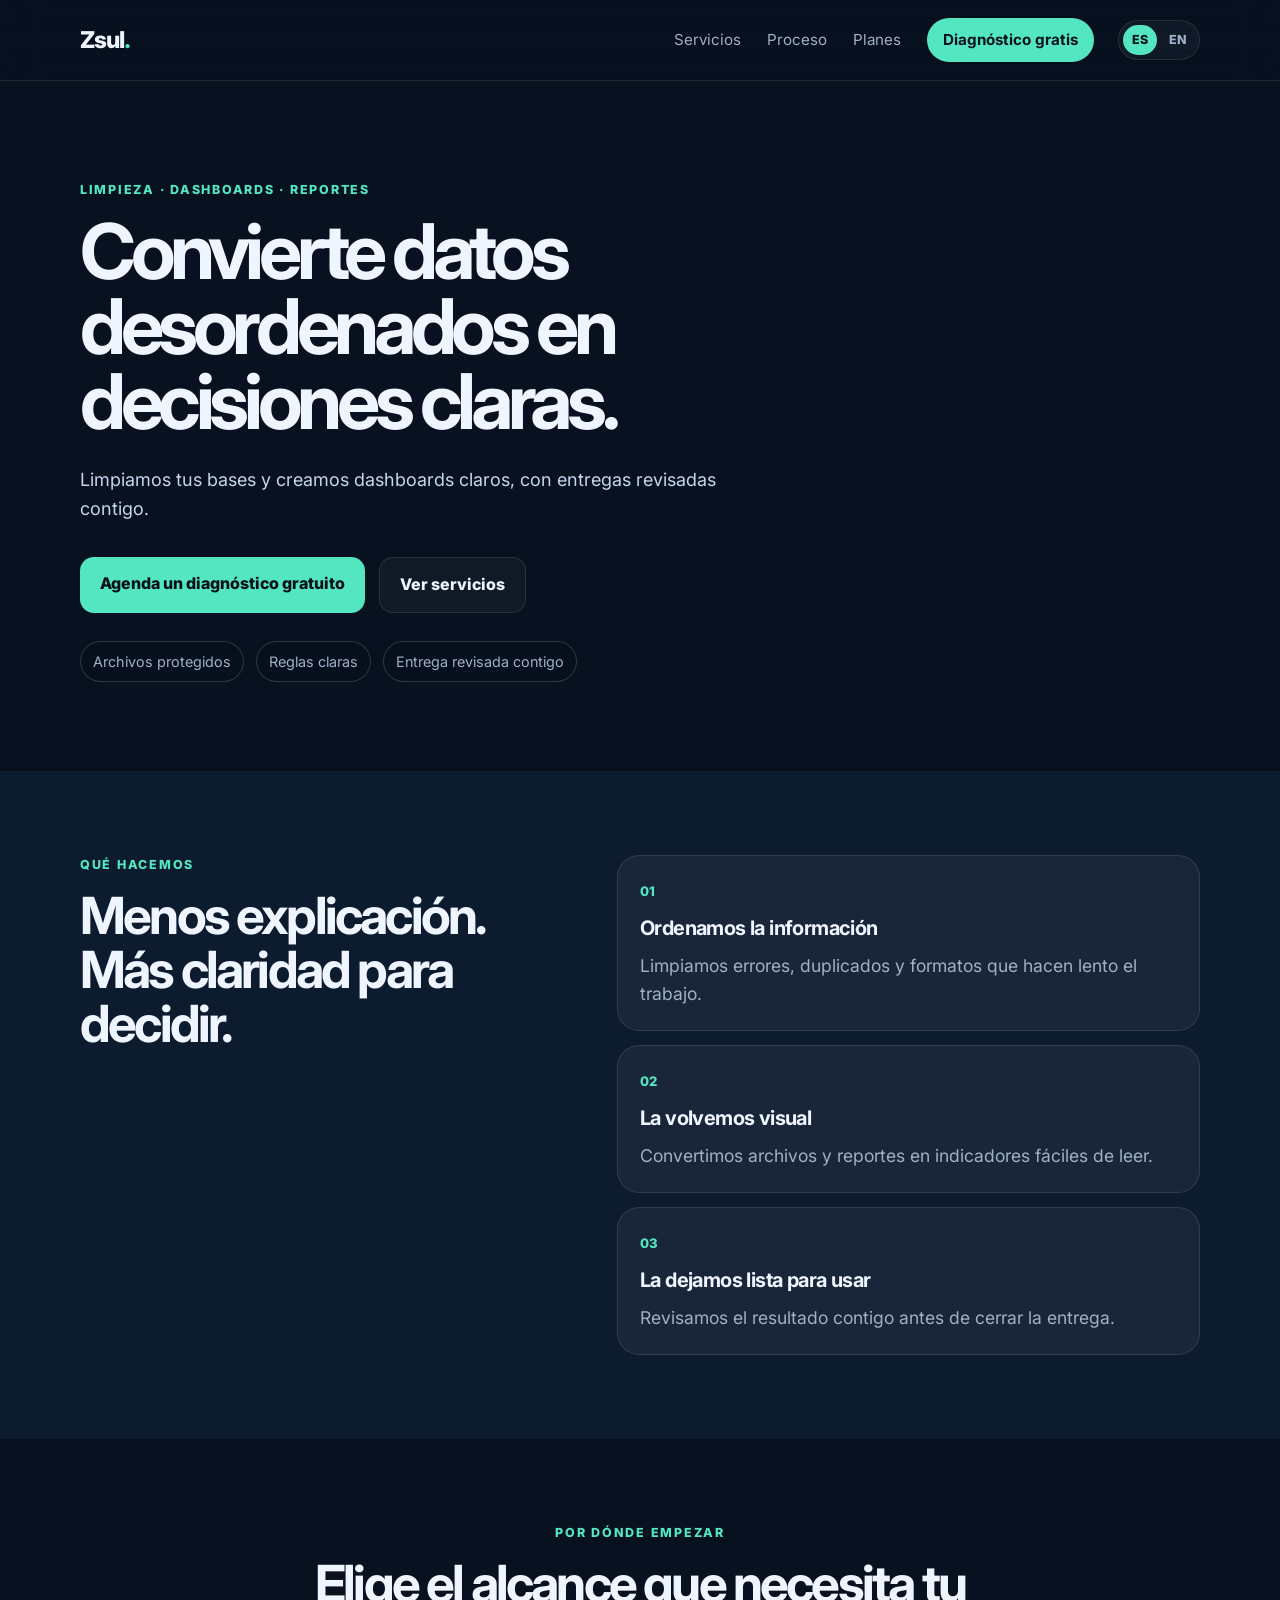
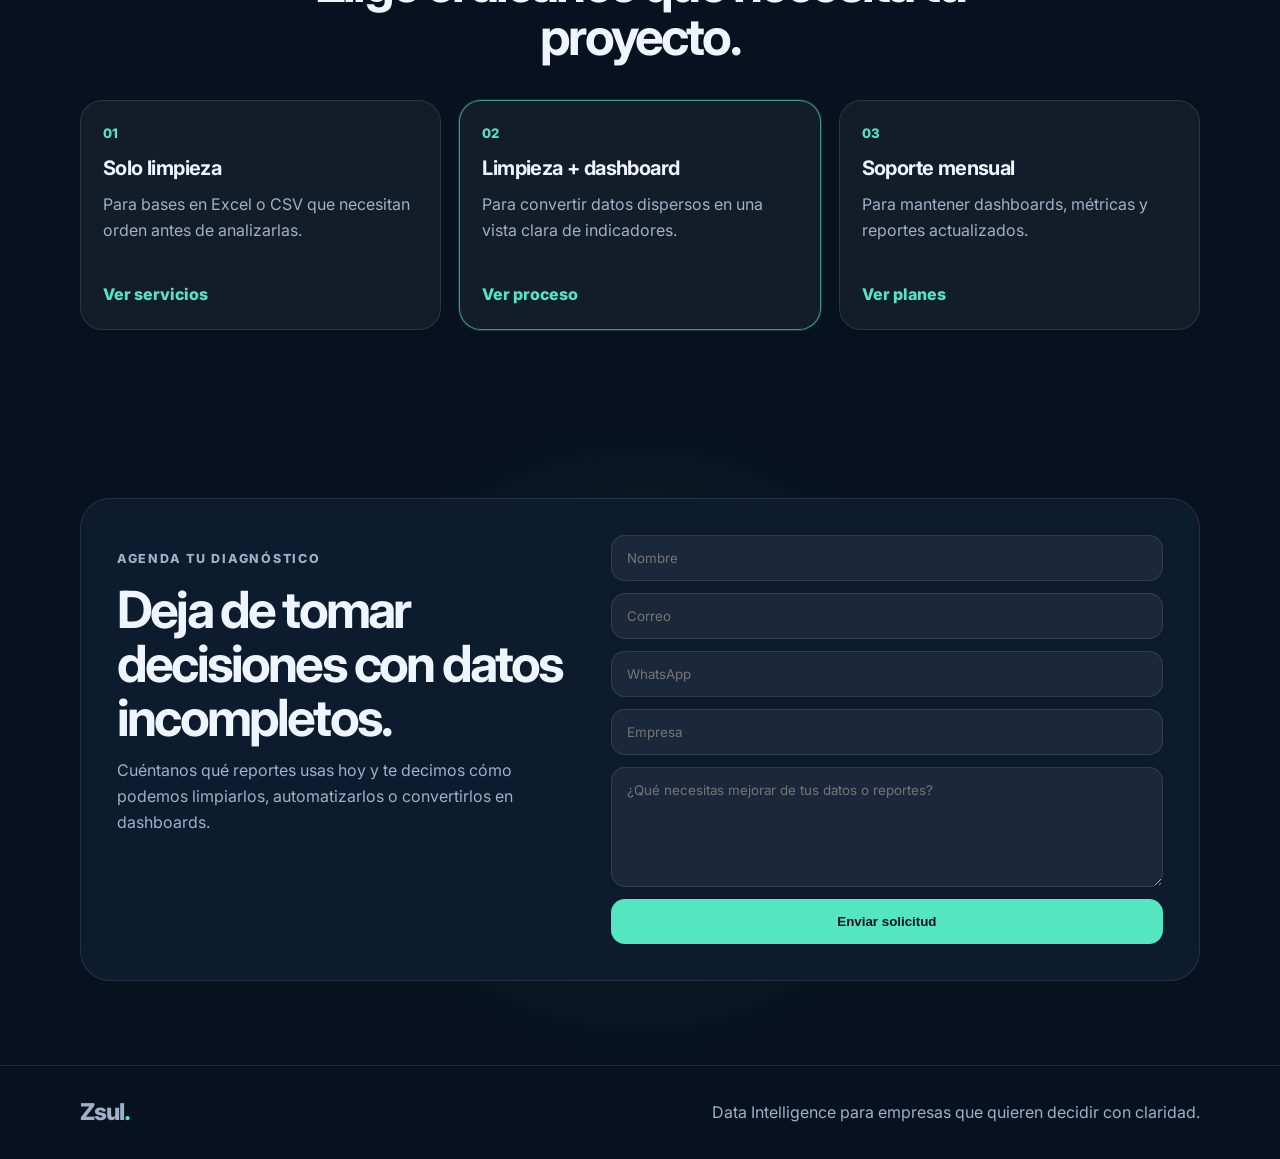
==== index.html @ f9099f7e "Add files via upload" ====
<!DOCTYPE html>
<html lang="es">
<head>
  <meta charset="UTF-8" />
  <meta name="viewport" content="width=device-width, initial-scale=1.0" />
  <title>Zsul Data Intelligence</title>
    <link rel="stylesheet" href="styles.css?v=9" />
  <link rel="preconnect" href="https://fonts.googleapis.com">
  <link rel="preconnect" href="https://fonts.gstatic.com" crossorigin>
  <link href="https://fonts.googleapis.com/css2?family=Inter:wght@400;500;600;700;800&display=swap" rel="stylesheet">
</head>
<body>
  <header class="navbar">
    <div class="container nav-content">
      <a href="index.html" class="logo">Zsul<span>.</span></a>
      <nav>
        <a href="servicios.html">Servicios</a>
        <a href="proceso.html">Proceso</a>
        <a href="planes.html">Planes</a>
        <a href="#contacto" class="nav-cta">Diagnóstico gratis</a>
      </nav>
      <div class="language-switch" aria-label="Selector de idioma">
        <a href="index.html" class="active">ES</a>
        <a href="index-en.html">EN</a>
      </div>
    </div>
  </header>

  <main>
    <section class="hero">
      <div class="container hero-grid">
        <div class="hero-copy">
          <p class="eyebrow">Limpieza · Dashboards · Reportes</p>
          <h1>Convierte datos desordenados en decisiones claras.</h1>
          <p class="hero-text">
            Limpiamos tus bases y creamos dashboards claros, con entregas revisadas contigo.
          </p>
          <div class="hero-actions">
            <a href="#contacto" class="btn primary">Agenda un diagnóstico gratuito</a>
            <a href="servicios.html" class="btn secondary">Ver servicios</a>
          </div>
          <div class="trust-row">
            <span>Archivos protegidos</span>
            <span>Reglas claras</span>
            <span>Entrega revisada contigo</span>
          </div>
        </div>
      </div>
    </section>

    <section class="home-summary">
      <div class="container split">
        <div>
          <p class="eyebrow">Qué hacemos</p>
          <h2>Menos explicación. Más claridad para decidir.</h2>
        </div>
        <div class="summary-list">
          <article>
            <span>01</span>
            <h3>Ordenamos la información</h3>
            <p>Limpiamos errores, duplicados y formatos que hacen lento el trabajo.</p>
          </article>
          <article>
            <span>02</span>
            <h3>La volvemos visual</h3>
            <p>Convertimos archivos y reportes en indicadores fáciles de leer.</p>
          </article>
          <article>
            <span>03</span>
            <h3>La dejamos lista para usar</h3>
            <p>Revisamos el resultado contigo antes de cerrar la entrega.</p>
          </article>
        </div>
      </div>
    </section>

    <section class="home-paths">
      <div class="container">
        <div class="section-heading center">
          <p class="eyebrow">Por dónde empezar</p>
          <h2>Elige el alcance que necesita tu proyecto.</h2>
        </div>
        <div class="path-grid">
          <article class="path-card">
            <span>01</span>
            <h3>Solo limpieza</h3>
            <p>Para bases en Excel o CSV que necesitan orden antes de analizarlas.</p>
            <a href="servicios.html">Ver servicios</a>
          </article>
          <article class="path-card featured">
            <span>02</span>
            <h3>Limpieza + dashboard</h3>
            <p>Para convertir datos dispersos en una vista clara de indicadores.</p>
            <a href="proceso.html">Ver proceso</a>
          </article>
          <article class="path-card">
            <span>03</span>
            <h3>Soporte mensual</h3>
            <p>Para mantener dashboards, métricas y reportes actualizados.</p>
            <a href="planes.html">Ver planes</a>
          </article>
        </div>
      </div>
    </section>

    <section id="contacto" class="cta">
      <div class="container cta-box">
        <div>
          <p class="eyebrow">Agenda tu diagnóstico</p>
          <h2>Deja de tomar decisiones con datos incompletos.</h2>
          <p>Cuéntanos qué reportes usas hoy y te decimos cómo podemos limpiarlos, automatizarlos o convertirlos en dashboards.</p>
        </div>
        <form class="contact-form">
          <input type="text" name="name" placeholder="Nombre" required>
          <input type="email" name="email" placeholder="Correo" required>
          <input type="tel" name="phone" placeholder="WhatsApp">
          <input type="text" name="company" placeholder="Empresa">
          <textarea name="message" placeholder="¿Qué necesitas mejorar de tus datos o reportes?"></textarea>
          <button type="submit">Enviar solicitud</button>
        </form>
      </div>
    </section>
  </main>

  <footer>
    <div class="container footer-content">
      <a href="index.html" class="logo">Zsul<span>.</span></a>
      <p>Data Intelligence para empresas que quieren decidir con claridad.</p>
    </div>
  </footer>

  <script src="script.js"></script>
</body>
</html>
---- styles.css ----
:root {
  --bg: #07111f;
  --bg-soft: #0d1b2f;
  --card: #10223a;
  --text: #eef5ff;
  --muted: #9fb0c7;
  --accent: #54e6c1;
  --accent-2: #6aa8ff;
  --line: rgba(255,255,255,.1);
  --white: #ffffff;
}

* { box-sizing: border-box; margin: 0; padding: 0; }
html { scroll-behavior: smooth; }
body {
  font-family: 'Inter', sans-serif;
  background: var(--bg);
  color: var(--text);
  line-height: 1.6;
  overflow-x: hidden;
}

a { color: inherit; text-decoration: none; }
.container { width: min(1120px, 92%); margin: 0 auto; }

.navbar {
  position: sticky;
  top: 0;
  z-index: 100;
  background: rgba(7,17,31,.82);
  backdrop-filter: blur(18px);
  border-bottom: 1px solid var(--line);
}
.nav-content { display: flex; justify-content: space-between; align-items: center; gap: 24px; padding: 18px 0; }
.logo { font-weight: 800; font-size: 1.45rem; letter-spacing: -.04em; }
.logo span { color: var(--accent); }
nav { display: flex; gap: 26px; align-items: center; color: var(--muted); font-size: .95rem; margin-left: auto; }
nav a.active { color: var(--accent); font-weight: 800; }
.nav-cta { color: var(--bg); background: var(--accent); padding: 10px 16px; border-radius: 999px; font-weight: 700; }
.language-switch {
  display: inline-flex;
  align-items: center;
  gap: 4px;
  border: 1px solid var(--line);
  border-radius: 999px;
  padding: 4px;
  background: rgba(255,255,255,.04);
}
.language-switch a {
  display: inline-flex;
  align-items: center;
  justify-content: center;
  min-width: 34px;
  min-height: 30px;
  border-radius: 999px;
  color: var(--muted);
  font-size: .78rem;
  font-weight: 800;
}
.language-switch a.active {
  background: var(--accent);
  color: var(--bg);
}

.hero {
  min-height: min(690px, calc(100svh - 82px));
  padding: clamp(72px, 9vh, 108px) 0 clamp(58px, 8vh, 92px);
  display: flex;
  align-items: center;
  background:
    linear-gradient(90deg, rgba(7,17,31,.98) 0%, rgba(7,17,31,.88) 34%, rgba(7,17,31,.34) 72%, rgba(7,17,31,.12) 100%),
    linear-gradient(180deg, rgba(7,17,31,.18), rgba(7,17,31,.62)),
    url("assets/hero-data-home.png");
  background-size: cover;
  background-position: center right;
}
.hero-grid { display: grid; grid-template-columns: minmax(0, 680px); gap: 0; align-items: center; }
.hero-copy { max-width: 680px; }
.eyebrow { color: var(--accent); font-weight: 800; text-transform: uppercase; font-size: .78rem; letter-spacing: .14em; margin-bottom: 14px; }
h1 { font-size: clamp(2.6rem, 6vw, 5rem); line-height: .98; letter-spacing: -.07em; max-width: 780px; }
h2 { font-size: clamp(2rem, 4vw, 3.2rem); line-height: 1.05; letter-spacing: -.055em; }
h3 { font-size: 1.25rem; letter-spacing: -.03em; }
.hero-text { color: #c5d6ee; font-size: 1.13rem; margin: 26px 0 34px; max-width: 640px; }
.hero-actions { display: flex; gap: 14px; flex-wrap: wrap; }
.btn { padding: 14px 20px; border-radius: 14px; font-weight: 800; display: inline-flex; }
.primary { background: var(--accent); color: #061018; }
.secondary { border: 1px solid var(--line); color: var(--text); background: rgba(255,255,255,.04); }
.trust-row { display: flex; gap: 12px; flex-wrap: wrap; margin-top: 28px; color: var(--muted); font-size: .9rem; }
.trust-row span { border: 1px solid rgba(255,255,255,.16); border-radius: 999px; padding: 8px 12px; background: rgba(7,17,31,.54); backdrop-filter: blur(10px); }

section { padding: 84px 0; }
.split { display: grid; grid-template-columns: .9fr 1.1fr; gap: 60px; align-items: start; }
.split p:last-child { color: var(--muted); font-size: 1.1rem; }
.problem, .process, .home-summary { background: var(--bg-soft); }
.data-safety { background: var(--bg); }
.section-heading { max-width: 760px; margin-bottom: 36px; }
.center { text-align: center; margin-left: auto; margin-right: auto; }
.service-grid { display: grid; grid-template-columns: repeat(4, 1fr); gap: 18px; }
.service-card, .step, .price-card { background: var(--card); border: 1px solid var(--line); border-radius: 24px; padding: 24px; }
.service-card.featured, .price-card.popular { border-color: rgba(84,230,193,.62); box-shadow: 0 0 0 1px rgba(84,230,193,.18); }
.service-card p, .step p, .price-card p { color: var(--muted); margin: 12px 0; }
ul { list-style: none; display: grid; gap: 8px; margin-top: 18px; color: var(--muted); }
li::before { content: '✓'; color: var(--accent); margin-right: 8px; font-weight: 800; }
.pill-grid { display: flex; flex-wrap: wrap; justify-content: center; gap: 12px; }
.pill-grid span { background: rgba(255,255,255,.06); border: 1px solid var(--line); border-radius: 999px; padding: 12px 16px; color: var(--muted); }
.steps { display: grid; grid-template-columns: repeat(4, 1fr); gap: 18px; }
.step span { color: var(--accent); font-weight: 800; }
.price-grid { display: grid; grid-template-columns: repeat(auto-fit, minmax(210px, 1fr)); gap: 18px; }
.price-card { position: relative; }
.price-card strong { display: block; font-size: 1.8rem; margin: 18px 0 2px; letter-spacing: -.04em; }
.price-card span { color: var(--muted); }
.badge { position: absolute; top: -13px; right: 20px; background: var(--accent); color: var(--bg); padding: 6px 10px; border-radius: 999px; font-size: .75rem; font-weight: 800; }
.pricing-method {
  margin-top: 56px;
  padding-top: 46px;
  border-top: 1px solid var(--line);
}
.method-grid {
  display: grid;
  grid-template-columns: repeat(5, 1fr);
  gap: 14px;
}
.method-grid article {
  background: rgba(255,255,255,.05);
  border: 1px solid var(--line);
  border-radius: 20px;
  padding: 20px;
}
.method-grid p {
  color: var(--muted);
  margin-top: 10px;
  font-size: .94rem;
}
.summary-list { display: grid; gap: 14px; }
.summary-list article,
.path-card {
  background: rgba(255,255,255,.05);
  border: 1px solid var(--line);
  border-radius: 22px;
  padding: 22px;
}
.summary-list span,
.path-card span {
  color: var(--accent);
  font-size: .82rem;
  font-weight: 800;
}
.summary-list h3,
.path-card h3 { margin-top: 8px; }
.summary-list p,
.path-card p {
  color: var(--muted);
  margin-top: 8px;
}
.path-grid {
  display: grid;
  grid-template-columns: repeat(3, 1fr);
  gap: 18px;
}
.path-card {
  min-height: 230px;
  display: flex;
  flex-direction: column;
}
.path-card.featured {
  border-color: rgba(84,230,193,.62);
  box-shadow: 0 0 0 1px rgba(84,230,193,.18);
}
.path-card a {
  color: var(--accent);
  font-weight: 800;
  margin-top: auto;
}
.cta { background: radial-gradient(circle at center, rgba(84,230,193,.13), transparent 45%); }
.cta-box { display: grid; grid-template-columns: .9fr 1.1fr; gap: 42px; background: var(--bg-soft); border: 1px solid var(--line); border-radius: 30px; padding: 36px; }
.cta-box p { color: var(--muted); margin-top: 14px; }
.contact-form { display: grid; gap: 12px; }
input, textarea { width: 100%; border: 1px solid var(--line); background: rgba(255,255,255,.06); color: var(--white); padding: 14px 15px; border-radius: 14px; font-family: inherit; }
textarea { min-height: 120px; resize: vertical; }
button { border: none; background: var(--accent); color: var(--bg); padding: 15px; border-radius: 14px; font-weight: 800; cursor: pointer; }
footer { border-top: 1px solid var(--line); padding: 28px 0; }
.footer-content { display: flex; justify-content: space-between; align-items: center; color: var(--muted); }

.section-actions { margin-top: 28px; display: flex; justify-content: flex-start; }
.section-actions.center { justify-content: center; }
.compact-grid { grid-template-columns: repeat(3, 1fr); }

.page-hero {
  padding: 96px 0 72px;
  background:
    radial-gradient(circle at top right, rgba(84,230,193,.2), transparent 36%),
    radial-gradient(circle at bottom left, rgba(106,168,255,.14), transparent 34%);
}
.page-intro { max-width: 860px; }
.page-intro h1 { margin-bottom: 24px; }
.page-intro > p:not(.eyebrow) { color: var(--muted); font-size: 1.16rem; max-width: 760px; margin-bottom: 32px; }

.detail-grid { display: grid; grid-template-columns: repeat(2, 1fr); gap: 18px; }
.detail-card {
  background: var(--card);
  border: 1px solid var(--line);
  border-radius: 24px;
  padding: 28px;
}
.detail-card.featured {
  border-color: rgba(84,230,193,.62);
  box-shadow: 0 0 0 1px rgba(84,230,193,.18);
}
.detail-card p { color: var(--muted); margin-top: 12px; }
.detail-number {
  display: inline-block;
  color: var(--accent);
  font-weight: 800;
  margin-bottom: 18px;
}
.stack-list { display: grid; gap: 14px; }
.stack-list p {
  background: rgba(255,255,255,.05);
  border: 1px solid var(--line);
  border-radius: 18px;
  color: var(--muted);
  padding: 18px;
}

.timeline { display: grid; gap: 18px; }
.timeline-step {
  display: grid;
  grid-template-columns: 90px 1fr;
  gap: 24px;
  align-items: start;
  background: var(--card);
  border: 1px solid var(--line);
  border-radius: 24px;
  padding: 26px;
}
.timeline-step span {
  color: var(--accent);
  font-size: 1.4rem;
  font-weight: 800;
}
.route-label {
  display: inline-flex;
  width: fit-content;
  color: var(--bg);
  background: var(--accent);
  border-radius: 999px;
  padding: 5px 10px;
  font-size: .76rem;
  font-weight: 800;
  margin-bottom: 10px;
}
.timeline-step p { color: var(--muted); margin-top: 10px; }

.comparison-grid { display: grid; grid-template-columns: repeat(3, 1fr); gap: 18px; }
.comparison-grid article {
  background: rgba(255,255,255,.05);
  border: 1px solid var(--line);
  border-radius: 24px;
  padding: 24px;
}
.comparison-grid p { color: var(--muted); margin-top: 12px; }

.safety-grid { display: grid; gap: 14px; }
.safety-grid article {
  background: rgba(255,255,255,.05);
  border: 1px solid var(--line);
  border-radius: 20px;
  padding: 20px;
}
.safety-grid span {
  color: var(--accent);
  font-size: .82rem;
  font-weight: 800;
}
.safety-grid h3 { margin-top: 8px; }
.safety-grid p { color: var(--muted); margin-top: 8px; }

@media (max-width: 900px) {
  .nav-content { flex-wrap: wrap; gap: 12px; padding: 14px 0; }
  .logo { order: 1; }
  .language-switch { order: 2; margin-left: auto; }
  nav {
    order: 3;
    width: 100%;
    display: grid;
    grid-template-columns: repeat(4, minmax(0, 1fr));
    gap: 8px;
    font-size: .86rem;
  }
  nav a {
    display: flex;
    align-items: center;
    justify-content: center;
    min-height: 38px;
    padding: 8px 10px;
    border: 1px solid var(--line);
    border-radius: 999px;
    background: rgba(255,255,255,.04);
    text-align: center;
  }
  .nav-cta { border-color: transparent; }
  .hero-grid, .split, .cta-box { grid-template-columns: 1fr; }
  .service-grid, .steps, .price-grid, .detail-grid, .comparison-grid, .method-grid, .path-grid { grid-template-columns: repeat(2, 1fr); }
}
@media (max-width: 620px) {
  .container { width: calc(100% - 32px); }
  nav { grid-template-columns: repeat(2, minmax(0, 1fr)); }
  nav a { min-width: 0; }
  .service-grid, .steps, .price-grid, .detail-grid, .comparison-grid, .method-grid, .path-grid { grid-template-columns: 1fr; }
  .footer-content { flex-direction: column; gap: 10px; text-align: center; }
  .timeline-step { grid-template-columns: 1fr; gap: 10px; }
  .hero {
    min-height: auto;
    padding: 58px 0 48px;
    background:
      linear-gradient(180deg, rgba(7,17,31,.86) 0%, rgba(7,17,31,.96) 58%, rgba(7,17,31,.98) 100%),
      url("assets/hero-data-home.png");
    background-size: auto 100%, cover;
    background-position: center, 62% center;
  }
  .hero-grid { gap: 42px; }
  .eyebrow { font-size: .72rem; letter-spacing: .1em; overflow-wrap: anywhere; }
  h1 { font-size: 2.55rem; letter-spacing: -.055em; }
  .hero-text { font-size: 1.03rem; margin: 22px 0 28px; }
  .btn { width: 100%; justify-content: center; text-align: center; }
}
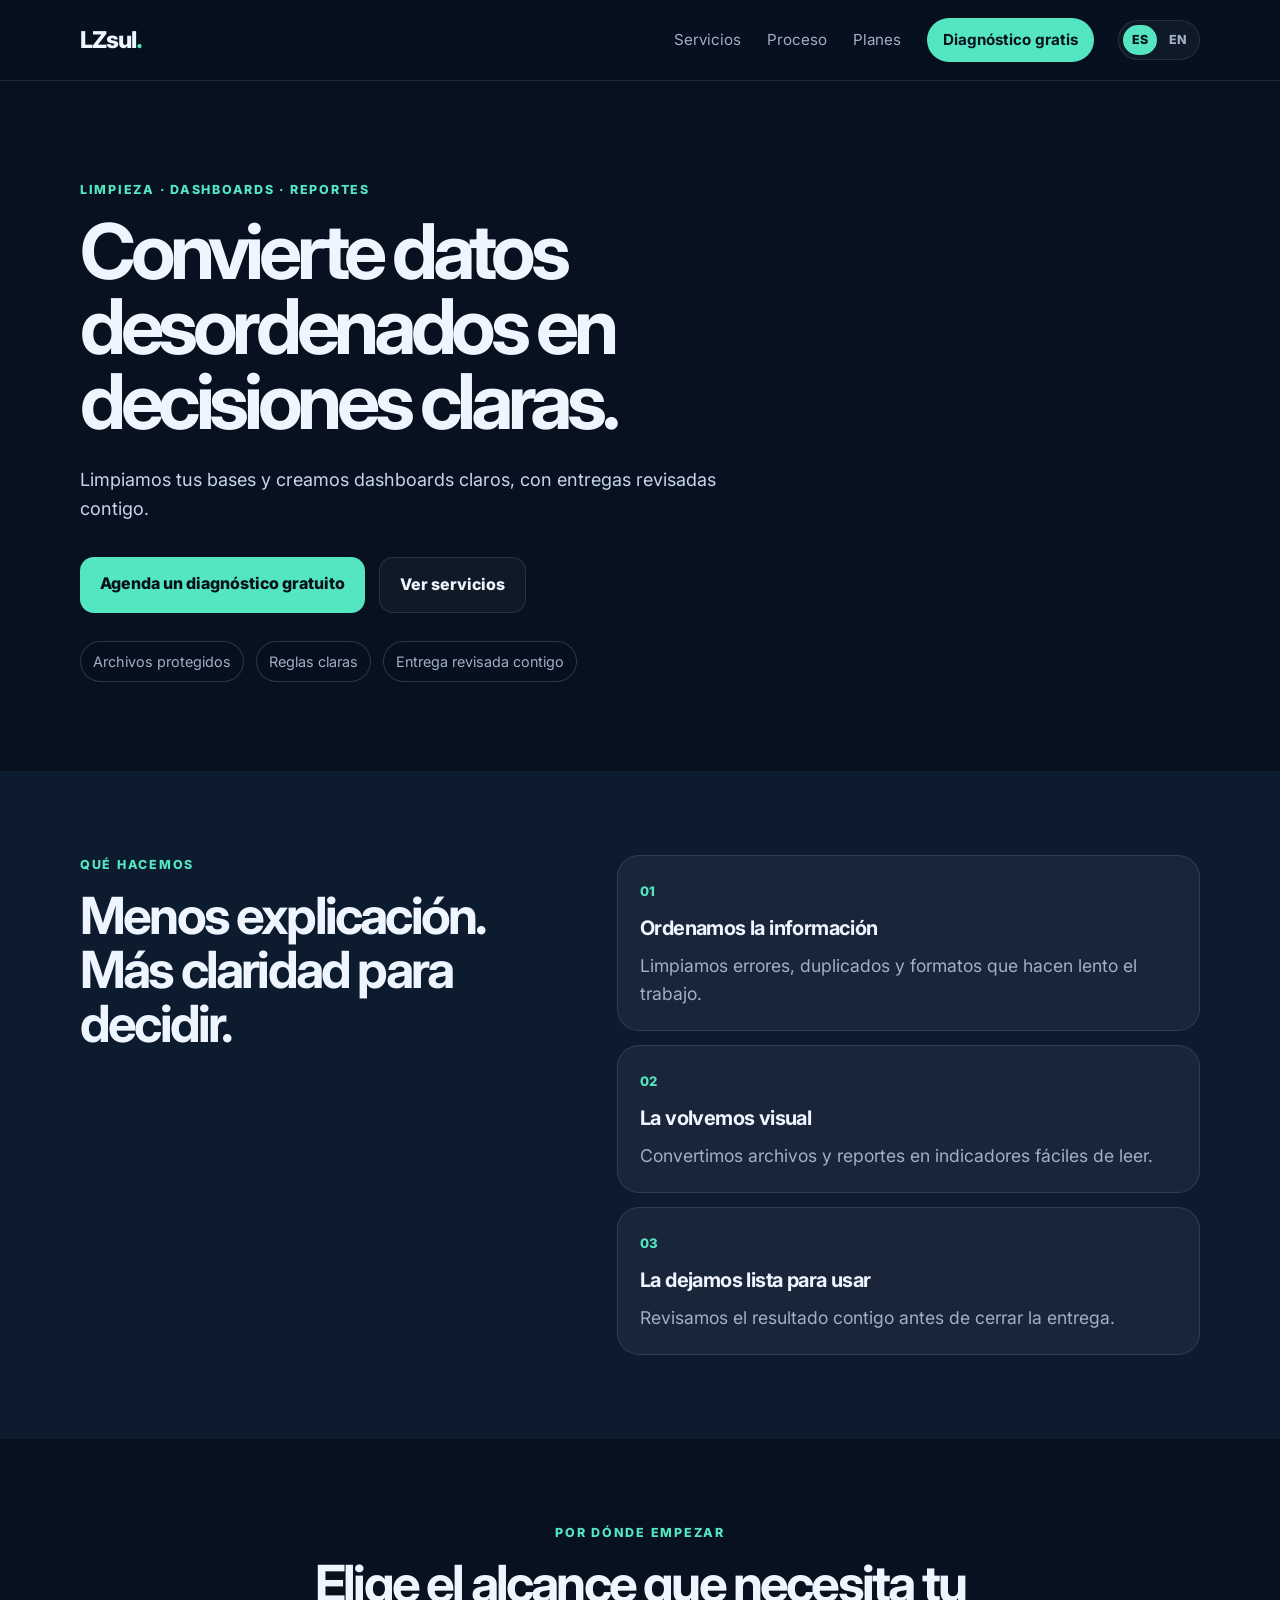
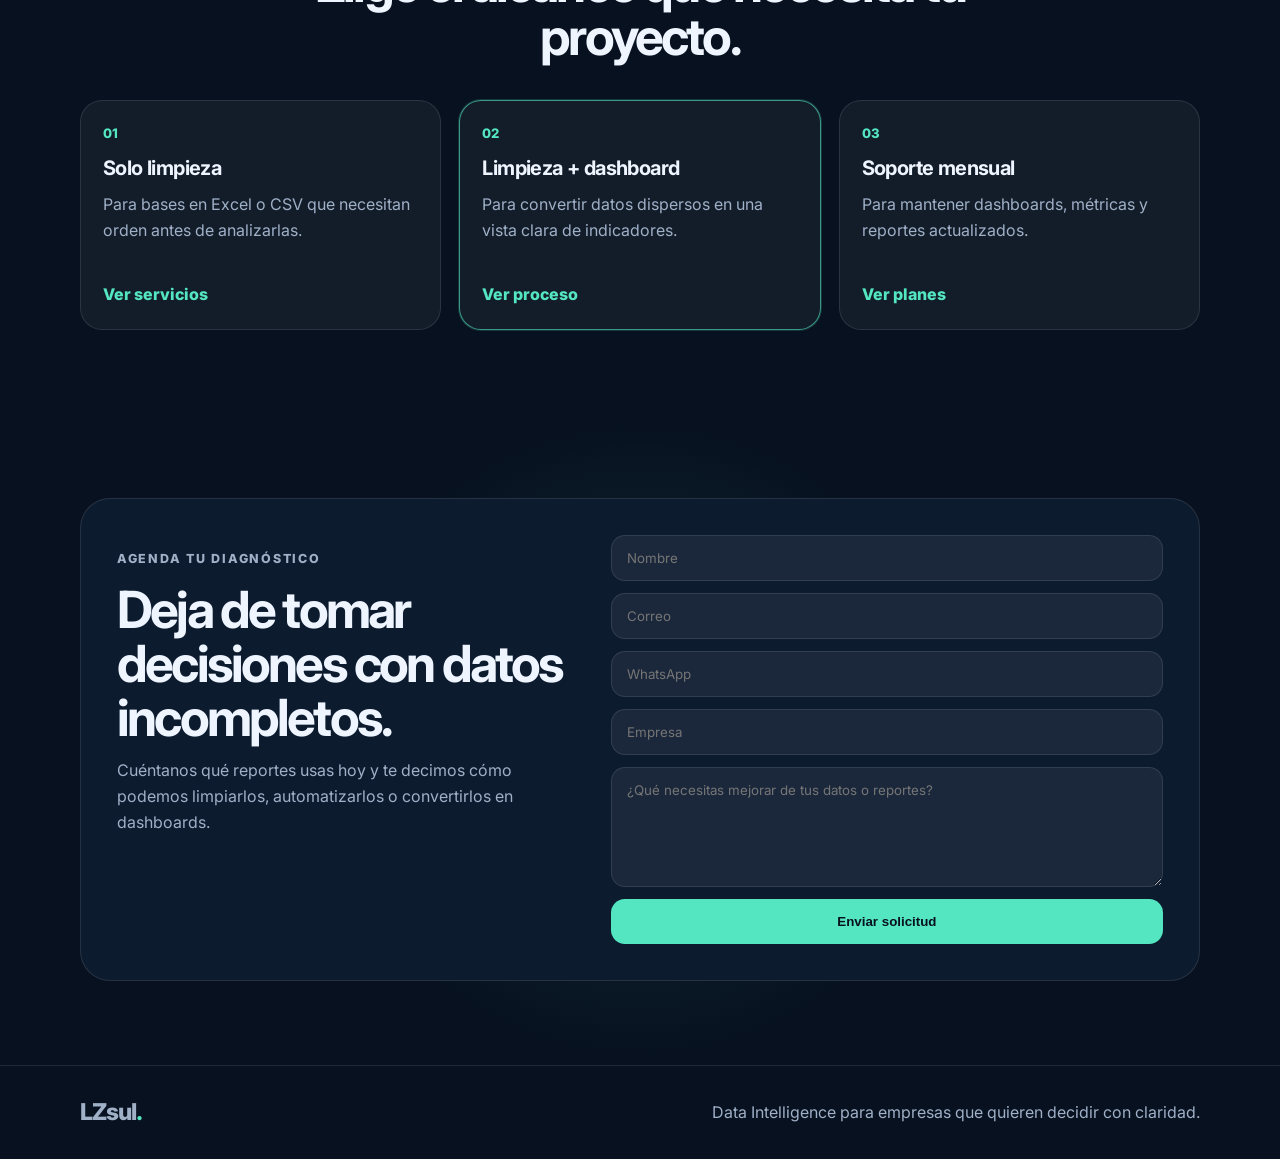
==== commit 9de6fc73: "Update index.html" ====
--- a/index.html
+++ b/index.html
@@ -3,7 +3,7 @@
 <head>
   <meta charset="UTF-8" />
   <meta name="viewport" content="width=device-width, initial-scale=1.0" />
-  <title>Zsul Data Intelligence</title>
+  <title>LZsul Data Intelligence</title>
     <link rel="stylesheet" href="styles.css?v=9" />
   <link rel="preconnect" href="https://fonts.googleapis.com">
   <link rel="preconnect" href="https://fonts.gstatic.com" crossorigin>
@@ -12,7 +12,7 @@
 <body>
   <header class="navbar">
     <div class="container nav-content">
-      <a href="index.html" class="logo">Zsul<span>.</span></a>
+      <a href="index.html" class="logo">LZsul<span>.</span></a>
       <nav>
         <a href="servicios.html">Servicios</a>
         <a href="proceso.html">Proceso</a>
@@ -124,7 +124,7 @@
 
   <footer>
     <div class="container footer-content">
-      <a href="index.html" class="logo">Zsul<span>.</span></a>
+      <a href="index.html" class="logo">LZsul<span>.</span></a>
       <p>Data Intelligence para empresas que quieren decidir con claridad.</p>
     </div>
   </footer>
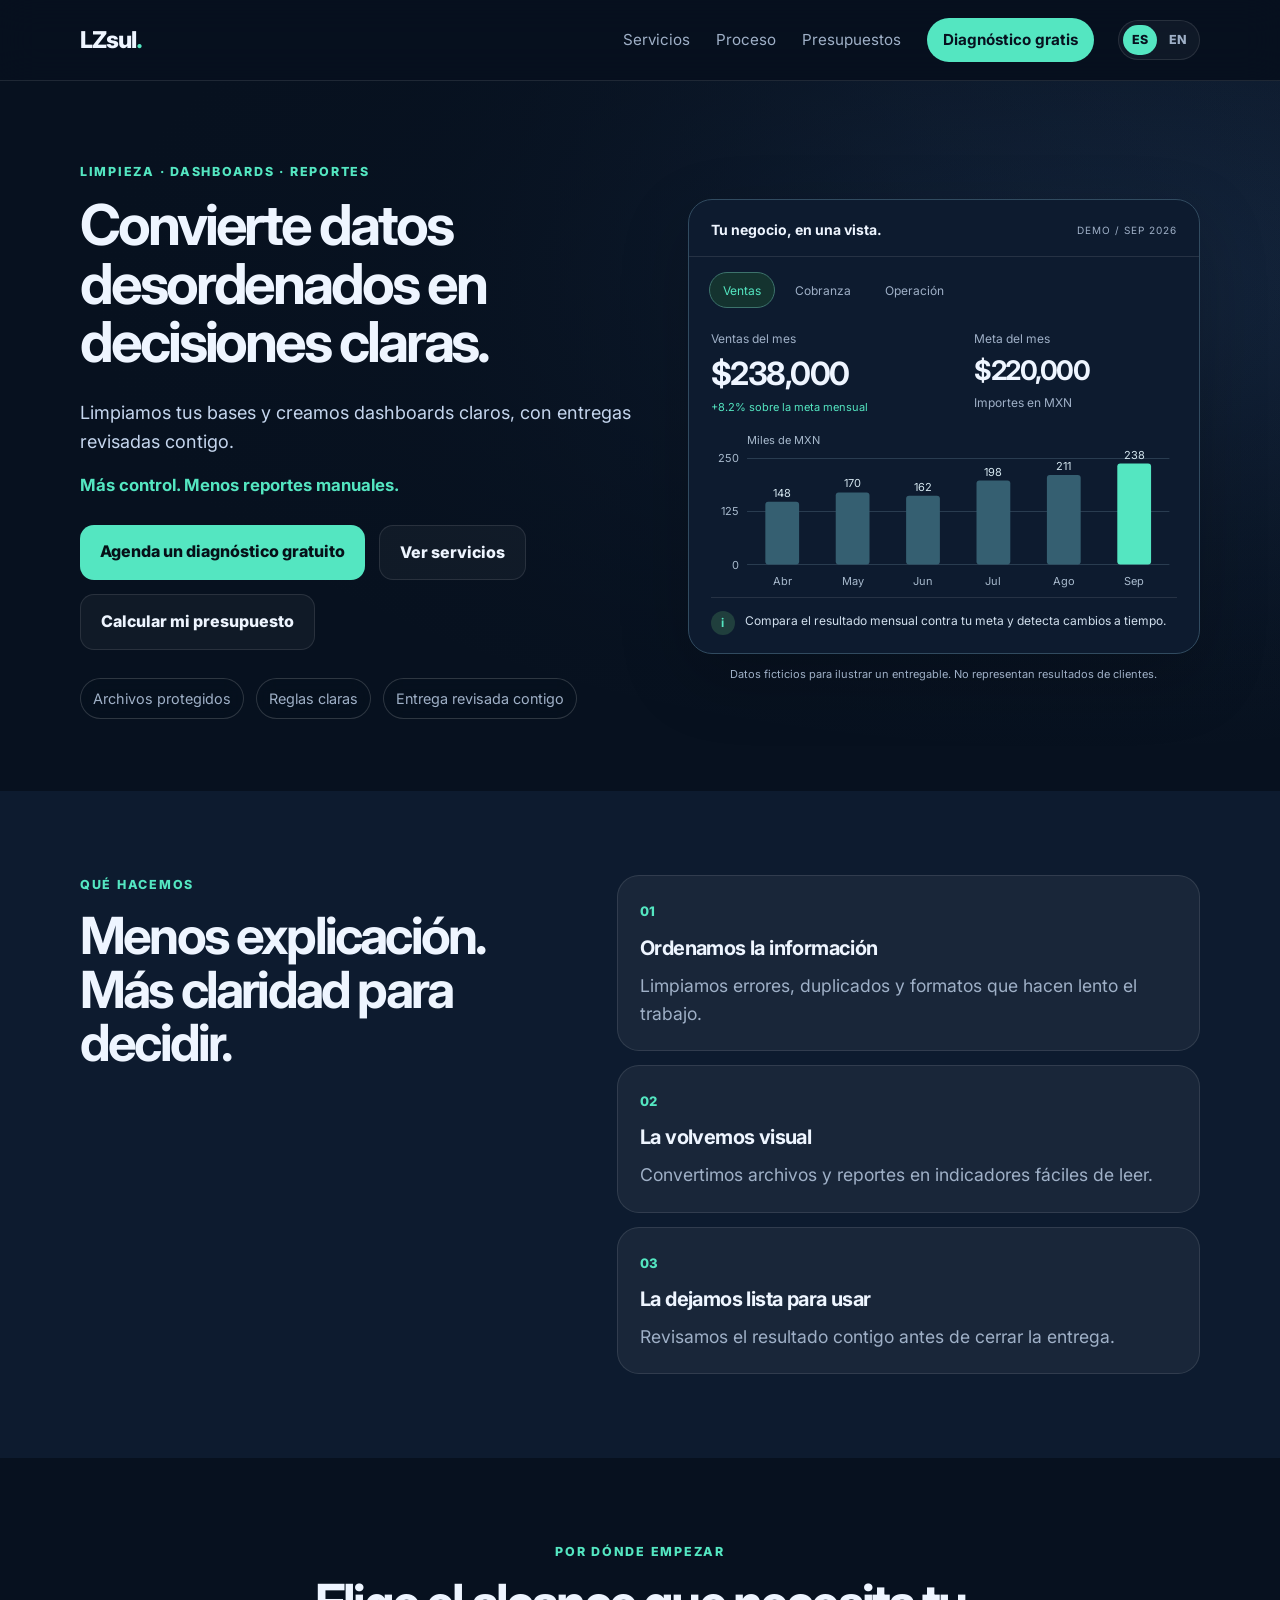
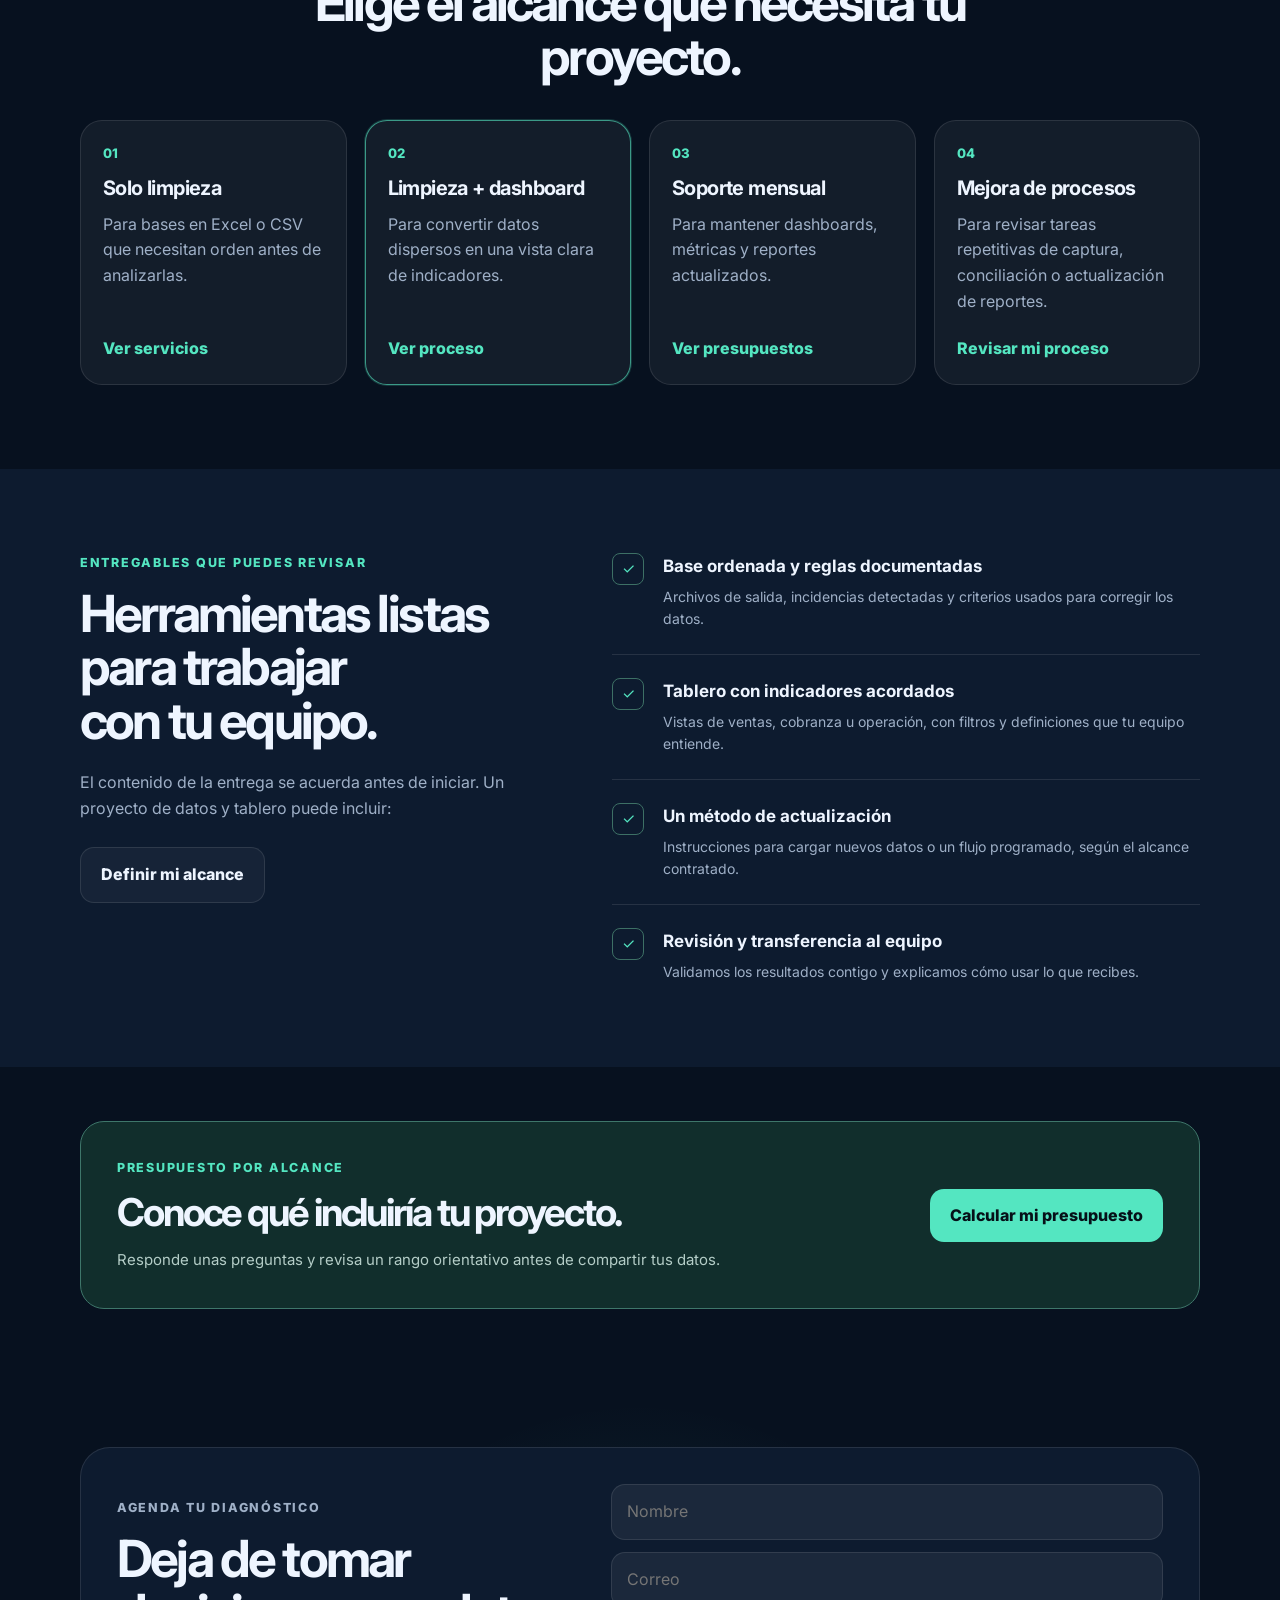
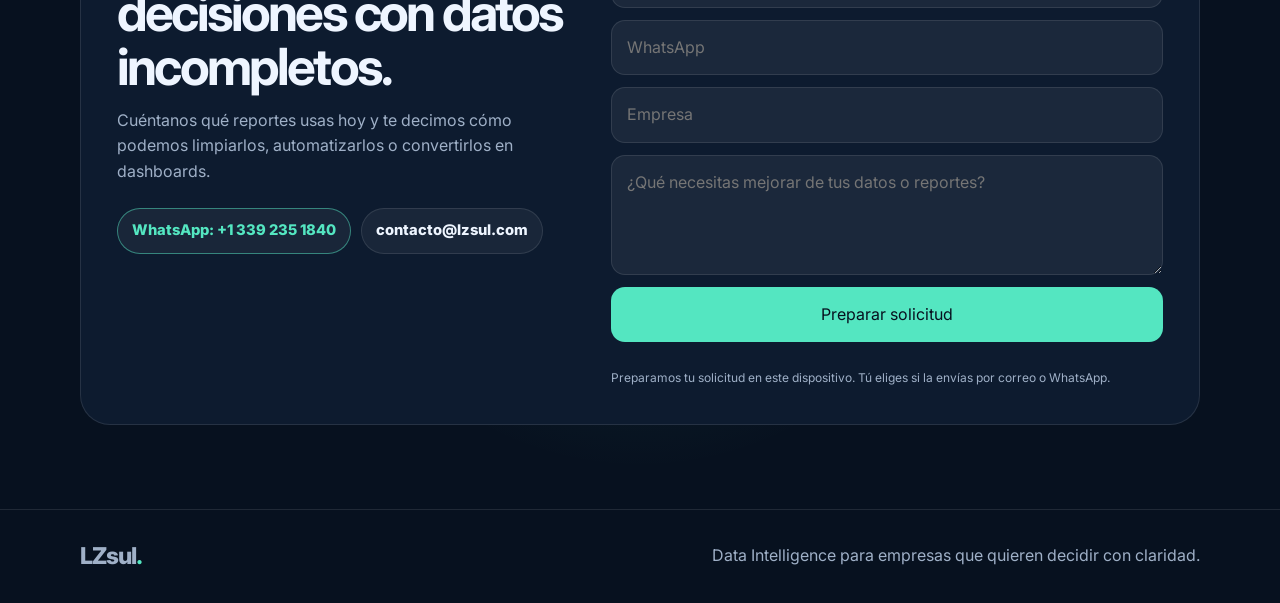
==== commit 074a873c: "Actualizar LZSUL: presupuestos, cotizador y demo interactiva Publicar la versión integrada en españo" ====
--- a/index.html
+++ b/index.html
@@ -4,19 +4,400 @@
   <meta charset="UTF-8" />
   <meta name="viewport" content="width=device-width, initial-scale=1.0" />
   <title>LZsul Data Intelligence</title>
-    <link rel="stylesheet" href="styles.css?v=9" />
+    <style>:root {
+  --bg: #07111f;
+  --bg-soft: #0d1b2f;
+  --card: #10223a;
+  --text: #eef5ff;
+  --muted: #9fb0c7;
+  --accent: #54e6c1;
+  --accent-2: #6aa8ff;
+  --line: rgba(255,255,255,.1);
+  --white: #ffffff;
+}
+
+* { box-sizing: border-box; margin: 0; padding: 0; }
+html { scroll-behavior: smooth; }
+body {
+  font-family: 'Inter', sans-serif;
+  background: var(--bg);
+  color: var(--text);
+  line-height: 1.6;
+  overflow-x: hidden;
+}
+
+a { color: inherit; text-decoration: none; }
+.container { width: min(1120px, 92%); margin: 0 auto; }
+
+.navbar {
+  position: sticky;
+  top: 0;
+  z-index: 100;
+  background: rgba(7,17,31,.82);
+  backdrop-filter: blur(18px);
+  border-bottom: 1px solid var(--line);
+}
+.nav-content { display: flex; justify-content: space-between; align-items: center; gap: 24px; padding: 18px 0; }
+.logo { font-weight: 800; font-size: 1.45rem; letter-spacing: -.04em; }
+.logo span { color: var(--accent); }
+nav { display: flex; gap: 26px; align-items: center; color: var(--muted); font-size: .95rem; margin-left: auto; }
+nav a.active { color: var(--accent); font-weight: 800; }
+.nav-cta { color: var(--bg); background: var(--accent); padding: 10px 16px; border-radius: 999px; font-weight: 700; }
+.language-switch {
+  display: inline-flex;
+  align-items: center;
+  gap: 4px;
+  border: 1px solid var(--line);
+  border-radius: 999px;
+  padding: 4px;
+  background: rgba(255,255,255,.04);
+}
+.language-switch a {
+  display: inline-flex;
+  align-items: center;
+  justify-content: center;
+  min-width: 34px;
+  min-height: 30px;
+  border-radius: 999px;
+  color: var(--muted);
+  font-size: .78rem;
+  font-weight: 800;
+}
+.language-switch a.active {
+  background: var(--accent);
+  color: var(--bg);
+}
+
+.hero {
+  min-height: min(690px, calc(100svh - 82px));
+  padding: clamp(72px, 9vh, 108px) 0 clamp(58px, 8vh, 92px);
+  display: flex;
+  align-items: center;
+  background:
+    linear-gradient(90deg, rgba(7,17,31,.98) 0%, rgba(7,17,31,.88) 34%, rgba(7,17,31,.34) 72%, rgba(7,17,31,.12) 100%),
+    linear-gradient(180deg, rgba(7,17,31,.18), rgba(7,17,31,.62)),
+    radial-gradient(ellipse at 85% 30%, rgba(106,168,255,.22), transparent 65%);
+  background-size: cover;
+  background-position: center right;
+}
+.hero-grid { display: grid; grid-template-columns: minmax(0, 680px); gap: 0; align-items: center; }
+.hero-copy { max-width: 680px; }
+.eyebrow { color: var(--accent); font-weight: 800; text-transform: uppercase; font-size: .78rem; letter-spacing: .14em; margin-bottom: 14px; }
+h1 { font-size: clamp(2.6rem, 6vw, 5rem); line-height: .98; letter-spacing: -.07em; max-width: 780px; }
+h2 { font-size: clamp(2rem, 4vw, 3.2rem); line-height: 1.05; letter-spacing: -.055em; }
+h3 { font-size: 1.25rem; letter-spacing: -.03em; }
+.hero-text { color: #c5d6ee; font-size: 1.13rem; margin: 26px 0 34px; max-width: 640px; }
+.hero-actions { display: flex; gap: 14px; flex-wrap: wrap; }
+.btn { padding: 14px 20px; border-radius: 14px; font-weight: 800; display: inline-flex; }
+.primary { background: var(--accent); color: #061018; }
+.secondary { border: 1px solid var(--line); color: var(--text); background: rgba(255,255,255,.04); }
+.trust-row { display: flex; gap: 12px; flex-wrap: wrap; margin-top: 28px; color: var(--muted); font-size: .9rem; }
+.trust-row span { border: 1px solid rgba(255,255,255,.16); border-radius: 999px; padding: 8px 12px; background: rgba(7,17,31,.54); backdrop-filter: blur(10px); }
+
+section { padding: 84px 0; }
+.split { display: grid; grid-template-columns: .9fr 1.1fr; gap: 60px; align-items: start; }
+.split p:last-child { color: var(--muted); font-size: 1.1rem; }
+.problem, .process, .home-summary { background: var(--bg-soft); }
+.data-safety { background: var(--bg); }
+.section-heading { max-width: 760px; margin-bottom: 36px; }
+.center { text-align: center; margin-left: auto; margin-right: auto; }
+.service-grid { display: grid; grid-template-columns: repeat(4, 1fr); gap: 18px; }
+.service-card, .step, .price-card { background: var(--card); border: 1px solid var(--line); border-radius: 24px; padding: 24px; }
+.service-card.featured, .price-card.popular { border-color: rgba(84,230,193,.62); box-shadow: 0 0 0 1px rgba(84,230,193,.18); }
+.service-card p, .step p, .price-card p { color: var(--muted); margin: 12px 0; }
+ul { list-style: none; display: grid; gap: 8px; margin-top: 18px; color: var(--muted); }
+li::before { content: '✓'; color: var(--accent); margin-right: 8px; font-weight: 800; }
+.pill-grid { display: flex; flex-wrap: wrap; justify-content: center; gap: 12px; }
+.pill-grid span { background: rgba(255,255,255,.06); border: 1px solid var(--line); border-radius: 999px; padding: 12px 16px; color: var(--muted); }
+.steps { display: grid; grid-template-columns: repeat(4, 1fr); gap: 18px; }
+.step span { color: var(--accent); font-weight: 800; }
+.price-grid { display: grid; grid-template-columns: repeat(auto-fit, minmax(210px, 1fr)); gap: 18px; }
+.price-card { position: relative; }
+.price-card strong { display: block; font-size: 1.8rem; margin: 18px 0 2px; letter-spacing: -.04em; }
+.price-card span { color: var(--muted); }
+.badge { position: absolute; top: -13px; right: 20px; background: var(--accent); color: var(--bg); padding: 6px 10px; border-radius: 999px; font-size: .75rem; font-weight: 800; }
+.pricing-method {
+  margin-top: 56px;
+  padding-top: 46px;
+  border-top: 1px solid var(--line);
+}
+.method-grid {
+  display: grid;
+  grid-template-columns: repeat(5, 1fr);
+  gap: 14px;
+}
+.method-grid article {
+  background: rgba(255,255,255,.05);
+  border: 1px solid var(--line);
+  border-radius: 20px;
+  padding: 20px;
+}
+.method-grid p {
+  color: var(--muted);
+  margin-top: 10px;
+  font-size: .94rem;
+}
+.summary-list { display: grid; gap: 14px; }
+.summary-list article,
+.path-card {
+  background: rgba(255,255,255,.05);
+  border: 1px solid var(--line);
+  border-radius: 22px;
+  padding: 22px;
+}
+.summary-list span,
+.path-card span {
+  color: var(--accent);
+  font-size: .82rem;
+  font-weight: 800;
+}
+.summary-list h3,
+.path-card h3 { margin-top: 8px; }
+.summary-list p,
+.path-card p {
+  color: var(--muted);
+  margin-top: 8px;
+}
+.path-grid {
+  display: grid;
+  grid-template-columns: repeat(3, 1fr);
+  gap: 18px;
+}
+.path-card {
+  min-height: 230px;
+  display: flex;
+  flex-direction: column;
+}
+.path-card.featured {
+  border-color: rgba(84,230,193,.62);
+  box-shadow: 0 0 0 1px rgba(84,230,193,.18);
+}
+.path-card a {
+  color: var(--accent);
+  font-weight: 800;
+  margin-top: auto;
+}
+.cta { background: radial-gradient(circle at center, rgba(84,230,193,.13), transparent 45%); }
+.cta-box { display: grid; grid-template-columns: .9fr 1.1fr; gap: 42px; background: var(--bg-soft); border: 1px solid var(--line); border-radius: 30px; padding: 36px; }
+.cta-box p { color: var(--muted); margin-top: 14px; }
+.contact-form { display: grid; gap: 12px; }
+.direct-contact { display: flex; flex-wrap: wrap; gap: 10px; margin-top: 24px; }
+.direct-contact a {
+  display: inline-flex;
+  align-items: center;
+  min-height: 44px;
+  border: 1px solid var(--line);
+  border-radius: 999px;
+  padding: 10px 14px;
+  color: var(--text);
+  background: rgba(255,255,255,.05);
+  font-size: .92rem;
+  font-weight: 800;
+}
+.direct-contact a:first-child {
+  border-color: rgba(84,230,193,.5);
+  color: var(--accent);
+}
+input, textarea { width: 100%; border: 1px solid var(--line); background: rgba(255,255,255,.06); color: var(--white); padding: 14px 15px; border-radius: 14px; font-family: inherit; }
+textarea { min-height: 120px; resize: vertical; }
+button { border: none; background: var(--accent); color: var(--bg); padding: 15px; border-radius: 14px; font-weight: 800; cursor: pointer; }
+footer { border-top: 1px solid var(--line); padding: 28px 0; }
+.footer-content { display: flex; justify-content: space-between; align-items: center; color: var(--muted); }
+
+.section-actions { margin-top: 28px; display: flex; justify-content: flex-start; }
+.section-actions.center { justify-content: center; }
+.compact-grid { grid-template-columns: repeat(3, 1fr); }
+
+.page-hero {
+  padding: 96px 0 72px;
+  background:
+    radial-gradient(circle at top right, rgba(84,230,193,.2), transparent 36%),
+    radial-gradient(circle at bottom left, rgba(106,168,255,.14), transparent 34%);
+}
+.page-intro { max-width: 860px; }
+.page-intro h1 { margin-bottom: 24px; }
+.page-intro > p:not(.eyebrow) { color: var(--muted); font-size: 1.16rem; max-width: 760px; margin-bottom: 32px; }
+
+.detail-grid { display: grid; grid-template-columns: repeat(2, 1fr); gap: 18px; }
+.detail-card {
+  background: var(--card);
+  border: 1px solid var(--line);
+  border-radius: 24px;
+  padding: 28px;
+}
+.detail-card.featured {
+  border-color: rgba(84,230,193,.62);
+  box-shadow: 0 0 0 1px rgba(84,230,193,.18);
+}
+.detail-card p { color: var(--muted); margin-top: 12px; }
+.detail-number {
+  display: inline-block;
+  color: var(--accent);
+  font-weight: 800;
+  margin-bottom: 18px;
+}
+.stack-list { display: grid; gap: 14px; }
+.stack-list p {
+  background: rgba(255,255,255,.05);
+  border: 1px solid var(--line);
+  border-radius: 18px;
+  color: var(--muted);
+  padding: 18px;
+}
+
+.timeline { display: grid; gap: 18px; }
+.timeline-step {
+  display: grid;
+  grid-template-columns: 90px 1fr;
+  gap: 24px;
+  align-items: start;
+  background: var(--card);
+  border: 1px solid var(--line);
+  border-radius: 24px;
+  padding: 26px;
+}
+.timeline-step span {
+  color: var(--accent);
+  font-size: 1.4rem;
+  font-weight: 800;
+}
+.route-label {
+  display: inline-flex;
+  width: fit-content;
+  color: var(--bg);
+  background: var(--accent);
+  border-radius: 999px;
+  padding: 5px 10px;
+  font-size: .76rem;
+  font-weight: 800;
+  margin-bottom: 10px;
+}
+.timeline-step p { color: var(--muted); margin-top: 10px; }
+
+.comparison-grid { display: grid; grid-template-columns: repeat(3, 1fr); gap: 18px; }
+.comparison-grid article {
+  background: rgba(255,255,255,.05);
+  border: 1px solid var(--line);
+  border-radius: 24px;
+  padding: 24px;
+}
+.comparison-grid p { color: var(--muted); margin-top: 12px; }
+
+.safety-grid { display: grid; gap: 14px; }
+.safety-grid article {
+  background: rgba(255,255,255,.05);
+  border: 1px solid var(--line);
+  border-radius: 20px;
+  padding: 20px;
+}
+.safety-grid span {
+  color: var(--accent);
+  font-size: .82rem;
+  font-weight: 800;
+}
+.safety-grid h3 { margin-top: 8px; }
+.safety-grid p { color: var(--muted); margin-top: 8px; }
+
+@media (max-width: 900px) {
+  .nav-content { flex-wrap: wrap; gap: 12px; padding: 14px 0; }
+  .logo { order: 1; }
+  .language-switch { order: 2; margin-left: auto; }
+  nav {
+    order: 3;
+    width: 100%;
+    display: grid;
+    grid-template-columns: repeat(4, minmax(0, 1fr));
+    gap: 8px;
+    font-size: .86rem;
+  }
+  nav a {
+    display: flex;
+    align-items: center;
+    justify-content: center;
+    min-height: 38px;
+    padding: 8px 10px;
+    border: 1px solid var(--line);
+    border-radius: 999px;
+    background: rgba(255,255,255,.04);
+    text-align: center;
+  }
+  .nav-cta { border-color: transparent; }
+  .hero-grid, .split, .cta-box { grid-template-columns: 1fr; }
+  .service-grid, .steps, .price-grid, .detail-grid, .comparison-grid, .method-grid, .path-grid { grid-template-columns: repeat(2, 1fr); }
+}
+@media (max-width: 620px) {
+  .container { width: calc(100% - 32px); }
+  nav { grid-template-columns: repeat(2, minmax(0, 1fr)); }
+  nav a { min-width: 0; }
+  .service-grid, .steps, .price-grid, .detail-grid, .comparison-grid, .method-grid, .path-grid { grid-template-columns: 1fr; }
+  .footer-content { flex-direction: column; gap: 10px; text-align: center; }
+  .timeline-step { grid-template-columns: 1fr; gap: 10px; }
+  .hero {
+    min-height: auto;
+    padding: 58px 0 48px;
+    background:
+      linear-gradient(180deg, rgba(7,17,31,.86) 0%, rgba(7,17,31,.96) 58%, rgba(7,17,31,.98) 100%),
+      radial-gradient(ellipse at 85% 30%, rgba(106,168,255,.22), transparent 65%);
+    background-size: auto 100%, cover;
+    background-position: center, 62% center;
+  }
+  .hero-grid { gap: 42px; }
+  .eyebrow { font-size: .72rem; letter-spacing: .1em; overflow-wrap: anywhere; }
+  h1 { font-size: 2.55rem; letter-spacing: -.055em; }
+  .hero-text { font-size: 1.03rem; margin: 22px 0 28px; }
+  .btn { width: 100%; justify-content: center; text-align: center; }
+}
+</style>
+  <style>/* New components use the existing site palette and typography. */
+[hidden]{display:none!important}
+html{scroll-padding-top:115px}
+button,input,select,textarea{font:inherit}
+a:focus-visible,button:focus-visible,input:focus-visible,select:focus-visible,textarea:focus-visible{outline:3px solid var(--accent-2);outline-offset:4px}
+.skip-link{position:absolute;left:16px;top:-100px;z-index:200;background:var(--accent);color:var(--bg);padding:12px;border-radius:8px}
+.skip-link:focus{top:8px}
+.page-index .hero-grid{grid-template-columns:minmax(0,1.1fr) minmax(0,1fr);gap:44px}
+.page-index .hero h1{font-size:clamp(2.6rem,4.4vw,4rem);line-height:1.04;letter-spacing:-.055em}
+.page-index .hero-text{margin-bottom:16px}
+.hero-outcome{color:var(--accent);font-weight:700;margin-bottom:26px;font-size:1.05rem}
+.hero-demo{min-width:0}
+.dashboard{padding:0;border:1px solid #314b60;border-radius:24px;background:var(--bg-soft);overflow:hidden;box-shadow:0 24px 70px rgba(0,0,0,.2)}
+.dash-top{padding:19px 22px 15px;display:flex;justify-content:space-between;align-items:center;gap:14px;border-bottom:1px solid var(--line)}
+.dash-top b{font-size:14px}.dash-top span{font-size:10px;letter-spacing:1px;color:var(--muted);white-space:nowrap}
+.dash-tabs{display:flex;gap:6px;padding:15px 20px 0}
+.dash-tabs button{background:transparent;border:1px solid transparent;border-radius:999px;color:var(--muted);font-size:12px;padding:6px 13px;min-height:36px}
+.dash-tabs button[aria-selected=true]{color:var(--accent);border-color:#3d736c;background:#14332f}
+.dash-body{padding:21px 22px 18px}.dash-stats{display:grid;grid-template-columns:1.2fr 1fr;gap:20px}
+.dash-label{font-size:12px;color:var(--muted)}.dash-value{font-size:32px;letter-spacing:-1.5px;font-weight:700;line-height:1.2;margin:6px 0}.dash-value.small{font-size:27px}.dash-note{font-size:11px;color:var(--accent)}
+.chart{height:163px;margin-top:17px}.chart svg{width:100%;height:100%;display:block;overflow:visible}
+.dash-bottom{padding-top:13px;border-top:1px solid var(--line);display:flex;align-items:flex-start;gap:10px;color:#d1dfed;font-size:12px}
+.dash-bottom i{display:inline-flex;flex:none;width:24px;height:24px;border-radius:50%;align-items:center;justify-content:center;background:#203f3d;color:var(--accent);font-style:normal;font-weight:700}
+.demo-caption{font-size:11px;color:var(--muted);margin-top:12px;text-align:center;line-height:1.5}
+.page-index .path-grid{grid-template-columns:repeat(4,minmax(0,1fr))}.path-card p{margin-bottom:22px}
+.deliver{background:var(--bg-soft)}.deliver-grid{display:grid;grid-template-columns:.88fr 1.12fr;gap:70px;align-items:start}.deliver-copy>p:not(.eyebrow){color:var(--muted);margin:22px 0 26px}
+.deliver-list{list-style:none;padding:0;margin:0;gap:0}.deliver-list li{display:grid;grid-template-columns:36px 1fr;gap:15px;padding:23px 0;border-bottom:1px solid var(--line)}.deliver-list li::before{content:none}.deliver-list li:first-child{padding-top:0}.deliver-list li:last-child{border:0;padding-bottom:0}.check{border:1px solid #3d7065;border-radius:8px;display:flex;align-items:center;justify-content:center;width:32px;height:32px;color:var(--accent);font-size:15px}.deliver-list b{font-size:17px;color:var(--text)}.deliver-list p{font-size:14px;color:var(--muted);margin-top:6px}
+.budget-bridge{padding:54px 0}.budget-banner{display:grid;grid-template-columns:1fr auto;gap:30px;align-items:center;padding:36px;border:1px solid #3e766a;border-radius:24px;background:#112e2c}.budget-banner h2{font-size:clamp(1.9rem,3vw,2.5rem);max-width:650px}.budget-banner p:not(.eyebrow){margin-top:16px;color:#b4cdc7;font-size:15px}
+.service-link{display:inline-flex;align-items:center;min-height:44px;color:var(--accent);font-weight:700;margin-top:22px;font-size:.94rem}
+.scope-note{color:var(--muted);border-left:3px solid var(--accent);padding:0 0 0 20px;margin-bottom:32px;max-width:780px}
+.budget-section{padding-top:54px;padding-bottom:54px;background:var(--bg-soft)}.section-description{margin-top:20px;color:var(--muted)}.price-card{display:flex;flex-direction:column}.price-card .service-link{margin-top:auto;padding-top:24px}.price-card ul{margin-bottom:16px}.page-planes .pricing{padding-top:54px}
+.contact-note{color:var(--muted);font-size:12px;line-height:1.6}.contact-result{border-top:1px solid var(--line);padding-top:20px}.contact-result pre{white-space:pre-wrap;overflow-wrap:anywhere;background:var(--bg);color:var(--text);padding:18px;border:1px solid var(--line);border-radius:14px;font:14px/1.6 Inter,Arial,sans-serif;margin:18px 0}.contact-actions{display:flex;gap:10px;flex-wrap:wrap}.contact-actions .btn{font-size:13px;min-height:44px;padding:12px 16px}
+@media(max-width:1100px){.page-index .hero-grid{gap:28px}.dash-value{font-size:28px}.dash-value.small{font-size:24px}.page-index .path-grid{grid-template-columns:repeat(2,minmax(0,1fr))}}
+@media(max-width:900px){html{scroll-padding-top:155px}.page-index .hero-grid{grid-template-columns:1fr;gap:38px}.hero-demo{max-width:640px;width:100%}.deliver-grid{grid-template-columns:1fr;gap:36px}.budget-banner{grid-template-columns:1fr}.budget-banner .btn{justify-self:start}.split{gap:34px}}
+@media(max-width:620px){html{scroll-padding-top:190px}section{padding:54px 0}.page-index .path-grid{grid-template-columns:1fr}.page-index .hero h1{font-size:2.55rem}.dash-top{padding:16px;flex-wrap:wrap;gap:6px}.dash-body{padding:18px 14px}.dash-tabs{padding-inline:14px;gap:3px}.dash-tabs button{padding:7px 10px}.dash-stats{gap:12px}.dash-value{font-size:29px}.dash-value.small{font-size:24px}.budget-banner{padding:26px}.cta-box{padding:24px;gap:28px}.page-hero{padding:60px 0 48px}.detail-card h2,.timeline-step h2{font-size:1.9rem}.contact-actions .btn{flex:1;white-space:normal}}
+@media(prefers-reduced-motion:reduce){html{scroll-behavior:auto}}
+</style>
   <link rel="preconnect" href="https://fonts.googleapis.com">
   <link rel="preconnect" href="https://fonts.gstatic.com" crossorigin>
   <link href="https://fonts.googleapis.com/css2?family=Inter:wght@400;500;600;700;800&display=swap" rel="stylesheet">
 </head>
-<body>
+<body class="page-index">
+  <a class="skip-link" href="#contenido">Saltar al contenido</a>
   <header class="navbar">
     <div class="container nav-content">
       <a href="index.html" class="logo">LZsul<span>.</span></a>
-      <nav>
+      <nav aria-label="Navegación principal">
         <a href="servicios.html">Servicios</a>
         <a href="proceso.html">Proceso</a>
-        <a href="planes.html">Planes</a>
+        <a href="planes.html">Presupuestos</a>
         <a href="#contacto" class="nav-cta">Diagnóstico gratis</a>
       </nav>
       <div class="language-switch" aria-label="Selector de idioma">
@@ -26,7 +407,7 @@
     </div>
   </header>
 
-  <main>
+  <main id="contenido">
     <section class="hero">
       <div class="container hero-grid">
         <div class="hero-copy">
@@ -35,9 +416,11 @@
           <p class="hero-text">
             Limpiamos tus bases y creamos dashboards claros, con entregas revisadas contigo.
           </p>
+          <p class="hero-outcome">Más control. Menos reportes manuales.</p>
           <div class="hero-actions">
             <a href="#contacto" class="btn primary">Agenda un diagnóstico gratuito</a>
             <a href="servicios.html" class="btn secondary">Ver servicios</a>
+            <a href="planes.html#cotizador" class="btn secondary">Calcular mi presupuesto</a>
           </div>
           <div class="trust-row">
             <span>Archivos protegidos</span>
@@ -45,6 +428,7 @@
             <span>Entrega revisada contigo</span>
           </div>
         </div>
+        <div class="hero-demo"><section class="dashboard" id="ejemplos" aria-label="Tablero interactivo de demostración"><div class="dash-top"><b>Tu negocio, en una vista.</b><span>DEMO / SEP 2026</span></div><div class="dash-tabs" role="tablist" aria-label="Ejemplo de tablero"><button id="tab-ventas" role="tab" aria-selected="true" aria-controls="demo-panel" data-demo="ventas">Ventas</button><button id="tab-cobranza" role="tab" aria-selected="false" aria-controls="demo-panel" data-demo="cobranza" tabindex="-1">Cobranza</button><button id="tab-operacion" role="tab" aria-selected="false" aria-controls="demo-panel" data-demo="operacion" tabindex="-1">Operación</button></div><div class="dash-body" id="demo-panel" role="tabpanel" aria-labelledby="tab-ventas"><div class="dash-stats" aria-live="polite"><div><p class="dash-label" id="metric-label">Ventas del mes</p><p class="dash-value" id="metric-value">$238,000</p><p class="dash-note" id="metric-note">+8.2% sobre la meta mensual</p></div><div><p class="dash-label" id="second-label">Meta del mes</p><p class="dash-value small" id="second-value">$220,000</p><p class="dash-label" id="second-note">Importes en MXN</p></div></div><div class="chart" id="demo-chart"></div><div class="dash-bottom"><i aria-hidden="true">i</i><span id="demo-insight">Compara el resultado mensual contra tu meta y detecta cambios a tiempo.</span></div></div></section><p class="demo-caption">Datos ficticios para ilustrar un entregable. No representan resultados de clientes.</p></div>
       </div>
     </section>
 
@@ -97,12 +481,13 @@
             <span>03</span>
             <h3>Soporte mensual</h3>
             <p>Para mantener dashboards, métricas y reportes actualizados.</p>
-            <a href="planes.html">Ver planes</a>
+            <a href="planes.html">Ver presupuestos</a>
           </article>
-        </div>
+        <article class="path-card"><span>04</span><h3>Mejora de procesos</h3><p>Para revisar tareas repetitivas de captura, conciliación o actualización de reportes.</p><a href="planes.html?servicio=process#cotizador">Revisar mi proceso</a></article></div>
       </div>
     </section>
 
+    <section id="entregables" class="deliver"><div class="container deliver-grid"><div class="deliver-copy"><p class="eyebrow">Entregables que puedes revisar</p><h2>Herramientas listas<br>para trabajar<br>con tu equipo.</h2><p>El contenido de la entrega se acuerda antes de iniciar. Un proyecto de datos y tablero puede incluir:</p><a href="planes.html#cotizador" class="btn secondary">Definir mi alcance</a></div><ul class="deliver-list"><li><span class="check" aria-hidden="true">✓</span><div><b>Base ordenada y reglas documentadas</b><p>Archivos de salida, incidencias detectadas y criterios usados para corregir los datos.</p></div></li><li><span class="check" aria-hidden="true">✓</span><div><b>Tablero con indicadores acordados</b><p>Vistas de ventas, cobranza u operación, con filtros y definiciones que tu equipo entiende.</p></div></li><li><span class="check" aria-hidden="true">✓</span><div><b>Un método de actualización</b><p>Instrucciones para cargar nuevos datos o un flujo programado, según el alcance contratado.</p></div></li><li><span class="check" aria-hidden="true">✓</span><div><b>Revisión y transferencia al equipo</b><p>Validamos los resultados contigo y explicamos cómo usar lo que recibes.</p></div></li></ul></div></section><section class="budget-bridge"><div class="container"><div class="budget-banner"><div><p class="eyebrow">Presupuesto por alcance</p><h2>Conoce qué incluiría tu proyecto.</h2><p>Responde unas preguntas y revisa un rango orientativo antes de compartir tus datos.</p></div><a class="btn primary" href="planes.html#cotizador">Calcular mi presupuesto</a></div></div></section>
     <section id="contacto" class="cta">
       <div class="container cta-box">
         <div>
@@ -111,12 +496,12 @@
           <p>Cuéntanos qué reportes usas hoy y te decimos cómo podemos limpiarlos, automatizarlos o convertirlos en dashboards.</p>
         </div>
         <form class="contact-form">
-          <input type="text" name="name" placeholder="Nombre" required>
-          <input type="email" name="email" placeholder="Correo" required>
-          <input type="tel" name="phone" placeholder="WhatsApp">
-          <input type="text" name="company" placeholder="Empresa">
-          <textarea name="message" placeholder="¿Qué necesitas mejorar de tus datos o reportes?"></textarea>
-          <button type="submit">Enviar solicitud</button>
+          <input type="text" name="name" placeholder="Nombre" required aria-label="Nombre">
+          <input type="email" name="email" placeholder="Correo" required aria-label="Correo">
+          <input type="tel" name="phone" placeholder="WhatsApp" aria-label="WhatsApp">
+          <input type="text" name="company" placeholder="Empresa" aria-label="Empresa">
+          <textarea name="message" placeholder="¿Qué necesitas mejorar de tus datos o reportes?" aria-label="¿Qué necesitas mejorar de tus datos o reportes?"></textarea>
+          <button type="submit">Preparar solicitud</button>
         </form>
       </div>
     </section>
@@ -129,6 +514,58 @@
     </div>
   </footer>
 
-  <script src="script.js"></script>
+  <script>'use strict';
+(()=>{
+const $=id=>document.getElementById(id);
+const en=document.documentElement.lang==='en';
+if($('demo-chart')){
+const dataset={
+ventas:{label:'Ventas del mes',value:'$238,000',note:'+8.2% sobre la meta mensual',secondLabel:'Meta del mes',secondValue:'$220,000',secondNote:'Importes en MXN',values:[148,170,162,198,211,238],labels:['Abr','May','Jun','Jul','Ago','Sep'],axis:['0','125','250'],max:250,unit:'Miles de MXN',insight:'Compara el resultado mensual contra tu meta y detecta cambios a tiempo.'},
+cobranza:{label:'Saldo pendiente',value:'$186,000',note:'$52,000 requieren atención por vencimiento',secondLabel:'Cartera vencida',secondValue:'28.0%',secondNote:'Del saldo total pendiente',values:[134,25,17,10],labels:['Por vencer','1–30 días','31–60 días','61+ días'],axis:['0','75','150'],max:150,unit:'Miles de MXN',insight:'Prioriza el seguimiento por antigüedad del saldo. Los importes suman $186,000.'},
+operacion:{label:'Entregas a tiempo',value:'92.0%',note:'230 de 250 entregas en el mes',secondLabel:'Entregas tardías',secondValue:'20',secondNote:'8.0% del total del mes',values:[84,87,86,90,89,92],labels:['Abr','May','Jun','Jul','Ago','Sep'],axis:['0','50','100'],max:100,unit:'% a tiempo',insight:'Revisa la puntualidad de la operación y detecta periodos que necesitan atención.'}
+};
+function drawDemo(key){const d=dataset[key];for(const [id,value]of Object.entries({'metric-label':d.label,'metric-value':d.value,'metric-note':d.note,'second-label':d.secondLabel,'second-value':d.secondValue,'second-note':d.secondNote,'demo-insight':d.insight}))$(id).textContent=value;document.querySelectorAll('[data-demo]').forEach(b=>{const active=b.dataset.demo===key;b.setAttribute('aria-selected',String(active));b.tabIndex=active?0:-1;});$('demo-panel').setAttribute('aria-labelledby','tab-'+key);const width=Math.max(230,document.getElementById('demo-chart').clientWidth),height=162,left=36,right=8,top=24,bottom=130,w=width-left-right,slot=w/d.values.length;const lines=[0,.5,1].map((f,i)=>{const y=bottom-f*(bottom-top);return `<line x1="${left}" y1="${y}" x2="${width-right}" y2="${y}" stroke="#293c50"/><text x="${left-8}" y="${y+4}" text-anchor="end" fill="#a8bacd" font-size="11">${d.axis[i]}</text>`;}).join('');const bars=d.values.map((v,i)=>{const barW=slot*.48,x=left+i*slot+(slot-barW)/2,h=v/d.max*(bottom-top);return `<rect x="${x}" y="${bottom-h}" width="${barW}" height="${h}" rx="3" fill="${i===d.values.length-1?'#54e6c1':'#355f71'}"><title>${d.labels[i]}: ${v} ${d.unit}</title></rect><text x="${x+barW/2}" y="${bottom-h-5}" fill="#d4e6ef" text-anchor="middle" font-size="11">${v}</text><text x="${x+barW/2}" y="150" fill="#a8bacd" text-anchor="middle" font-size="11">${d.labels[i]}</text>`;}).join('');$('demo-chart').innerHTML=`<svg viewBox="0 0 ${width} ${height}" role="img" aria-label="${d.label}. ${d.values.map((v,i)=>d.labels[i]+': '+v+' '+d.unit).join('; ')}"><text x="${left}" y="10" fill="#a8bacd" font-size="11">${d.unit}</text>${lines}${bars}</svg>`;}
+document.querySelectorAll('[data-demo]').forEach((b,i,all)=>{b.addEventListener('click',()=>drawDemo(b.dataset.demo));b.addEventListener('keydown',e=>{let n=i;if(e.key==='ArrowRight')n=(i+1)%all.length;else if(e.key==='ArrowLeft')n=(i+all.length-1)%all.length;else if(e.key==='Home')n=0;else if(e.key==='End')n=all.length-1;else return;e.preventDefault();all[n].focus();drawDemo(all[n].dataset.demo);});});
+
+drawDemo('ventas');
+new ResizeObserver(()=>drawDemo(document.querySelector('[data-demo][aria-selected=true]').dataset.demo)).observe($('demo-chart'));
+}
+const CONTACT_EMAIL='contacto@lzsul.com';
+const CONTACT_WHATSAPP_NUMBER='13392351840';
+function buildWhatsappUrl(message){return 'https://wa.me/'+CONTACT_WHATSAPP_NUMBER+'?text='+encodeURIComponent(message);}
+function buildEmailUrl(subject,body){return 'mailto:'+CONTACT_EMAIL+'?'+new URLSearchParams({subject,body});}
+function buildContactMessage(form){
+ const data=new FormData(form),empty=en?'Not provided':'No indicado';
+ return [en?'Hello, I would like to request a diagnostic for my data.':'Hola, quiero solicitar un diagnóstico para mis datos.','',
+ (en?'Name: ':'Nombre: ')+(data.get('name')||empty),
+ (en?'Email: ':'Correo: ')+(data.get('email')||empty),
+ (en?'WhatsApp: ':'WhatsApp: ')+(data.get('phone')||empty),
+ (en?'Company: ':'Empresa: ')+(data.get('company')||empty),'',
+ (en?'Need: ':'Necesidad: ')+(data.get('message')||empty)].join('\n');
+}
+document.querySelectorAll('.contact-form').forEach(form=>{
+ const note=document.createElement('p');note.className='contact-note';
+ note.textContent=en?'We prepare your request on this device. You choose whether to send it by email or WhatsApp.':'Preparamos tu solicitud en este dispositivo. Tú eliges si la envías por correo o WhatsApp.';form.append(note);
+ const result=document.createElement('div');result.className='contact-result';result.hidden=true;
+ const status=document.createElement('p');status.setAttribute('role','status');status.textContent=en?'Your message is ready to review and send.':'Tu mensaje está listo para revisar y enviar.';
+ const summary=document.createElement('pre');
+ const links=document.createElement('div');links.className='contact-actions';
+ const email=document.createElement('a');email.className='btn primary';email.textContent=en?'Open email':'Abrir correo';
+ const whatsapp=document.createElement('a');whatsapp.className='btn secondary';whatsapp.textContent=en?'Open WhatsApp':'Abrir WhatsApp';whatsapp.target='_blank';whatsapp.rel='noopener';
+ const edit=document.createElement('button');edit.type='button';edit.className='btn secondary';edit.textContent=en?'Edit request':'Editar solicitud';
+ links.append(email,whatsapp,edit);result.append(status,summary,links);form.append(result);
+ form.addEventListener('submit',event=>{event.preventDefault();const message=buildContactMessage(form);summary.textContent=message;email.href=buildEmailUrl(en?'LZsul diagnostic request':'Solicitud de diagnóstico LZsul',message);whatsapp.href=buildWhatsappUrl(message);result.hidden=false;result.scrollIntoView({behavior:'smooth',block:'nearest'});});
+ edit.addEventListener('click',()=>{result.hidden=true;form.elements.namedItem('name').focus();});
+});
+document.querySelectorAll('.cta-box > div:first-child').forEach(content=>{
+ if(content.querySelector('.direct-contact'))return;
+ const links=document.createElement('div');links.className='direct-contact';
+ const whatsapp=document.createElement('a');whatsapp.href=buildWhatsappUrl(en?'Hello, I would like information about LZsul services.':'Hola, quiero información sobre los servicios de LZsul.');whatsapp.target='_blank';whatsapp.rel='noopener';whatsapp.textContent='WhatsApp: +1 339 235 1840';
+ const email=document.createElement('a');email.href='mailto:'+CONTACT_EMAIL;email.textContent=CONTACT_EMAIL;
+ links.append(whatsapp,email);content.append(links);
+});
+
+})();
+</script>
 </body>
 </html>
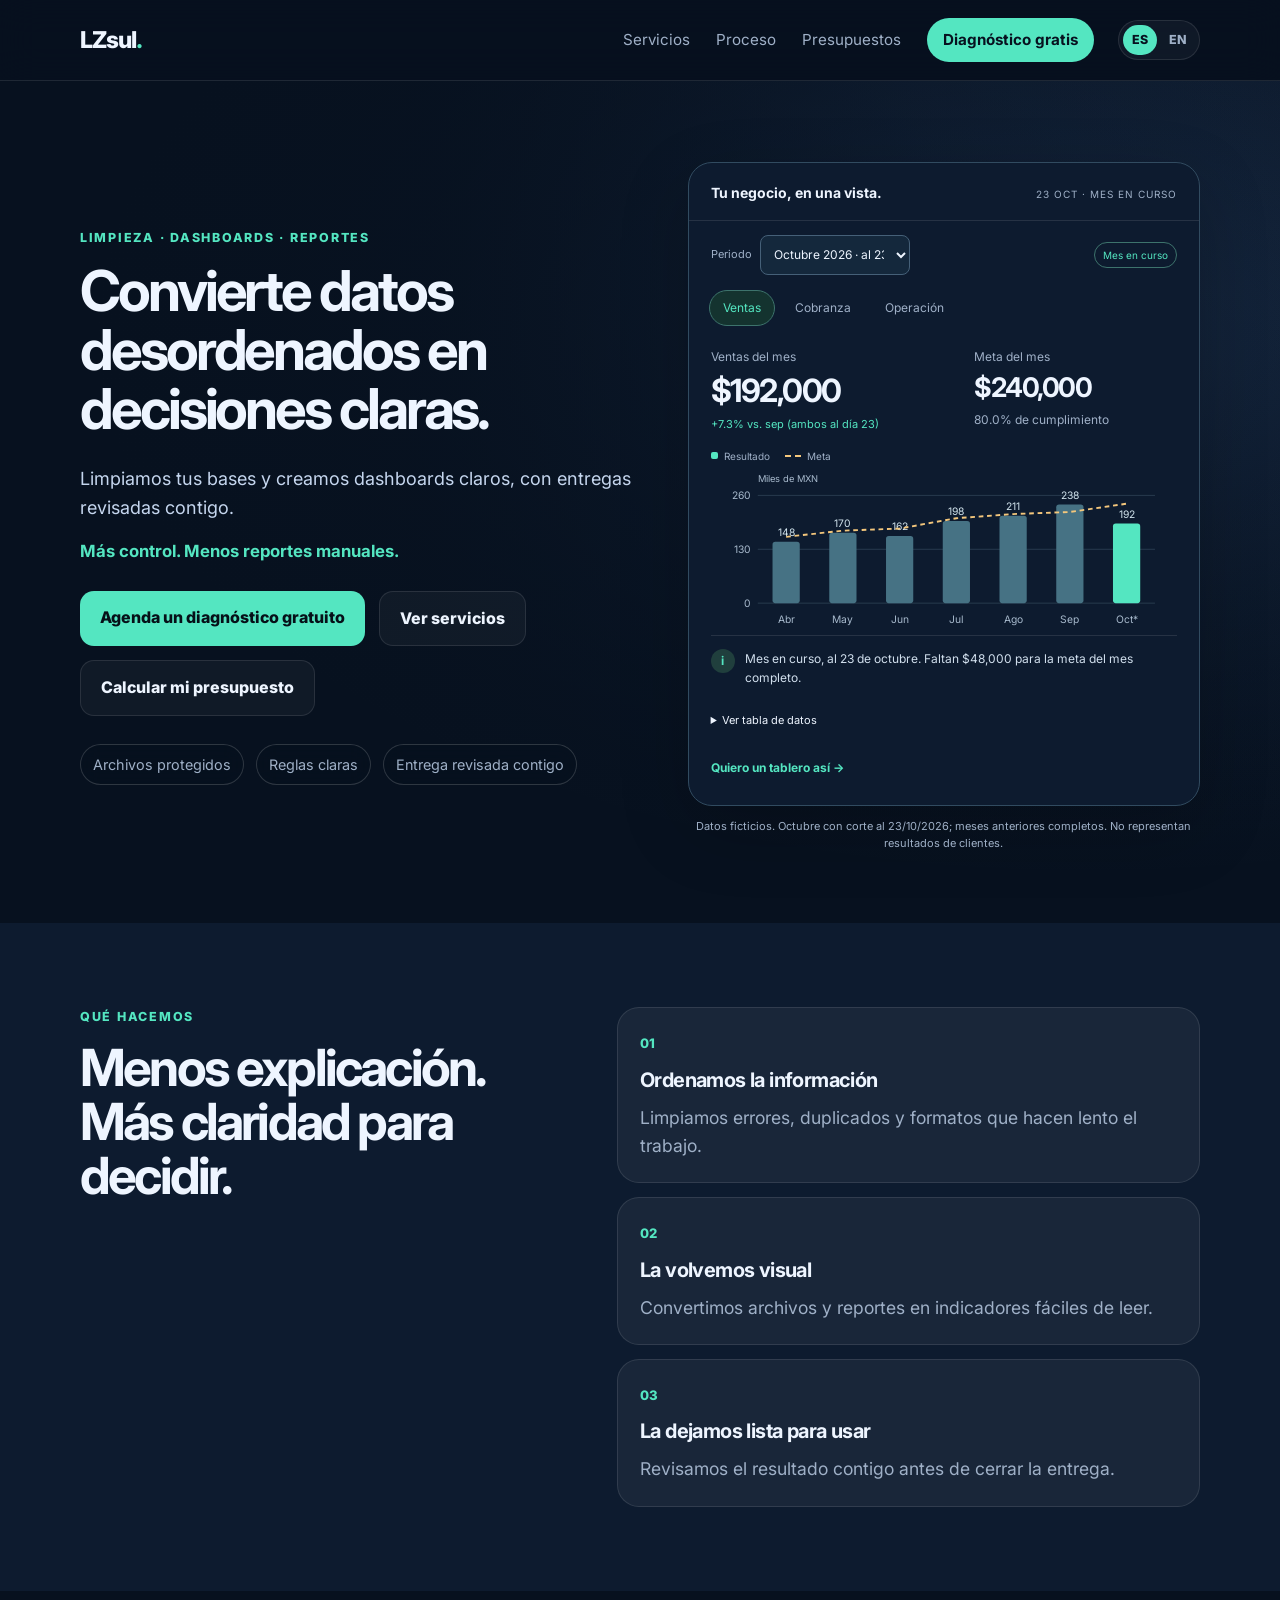
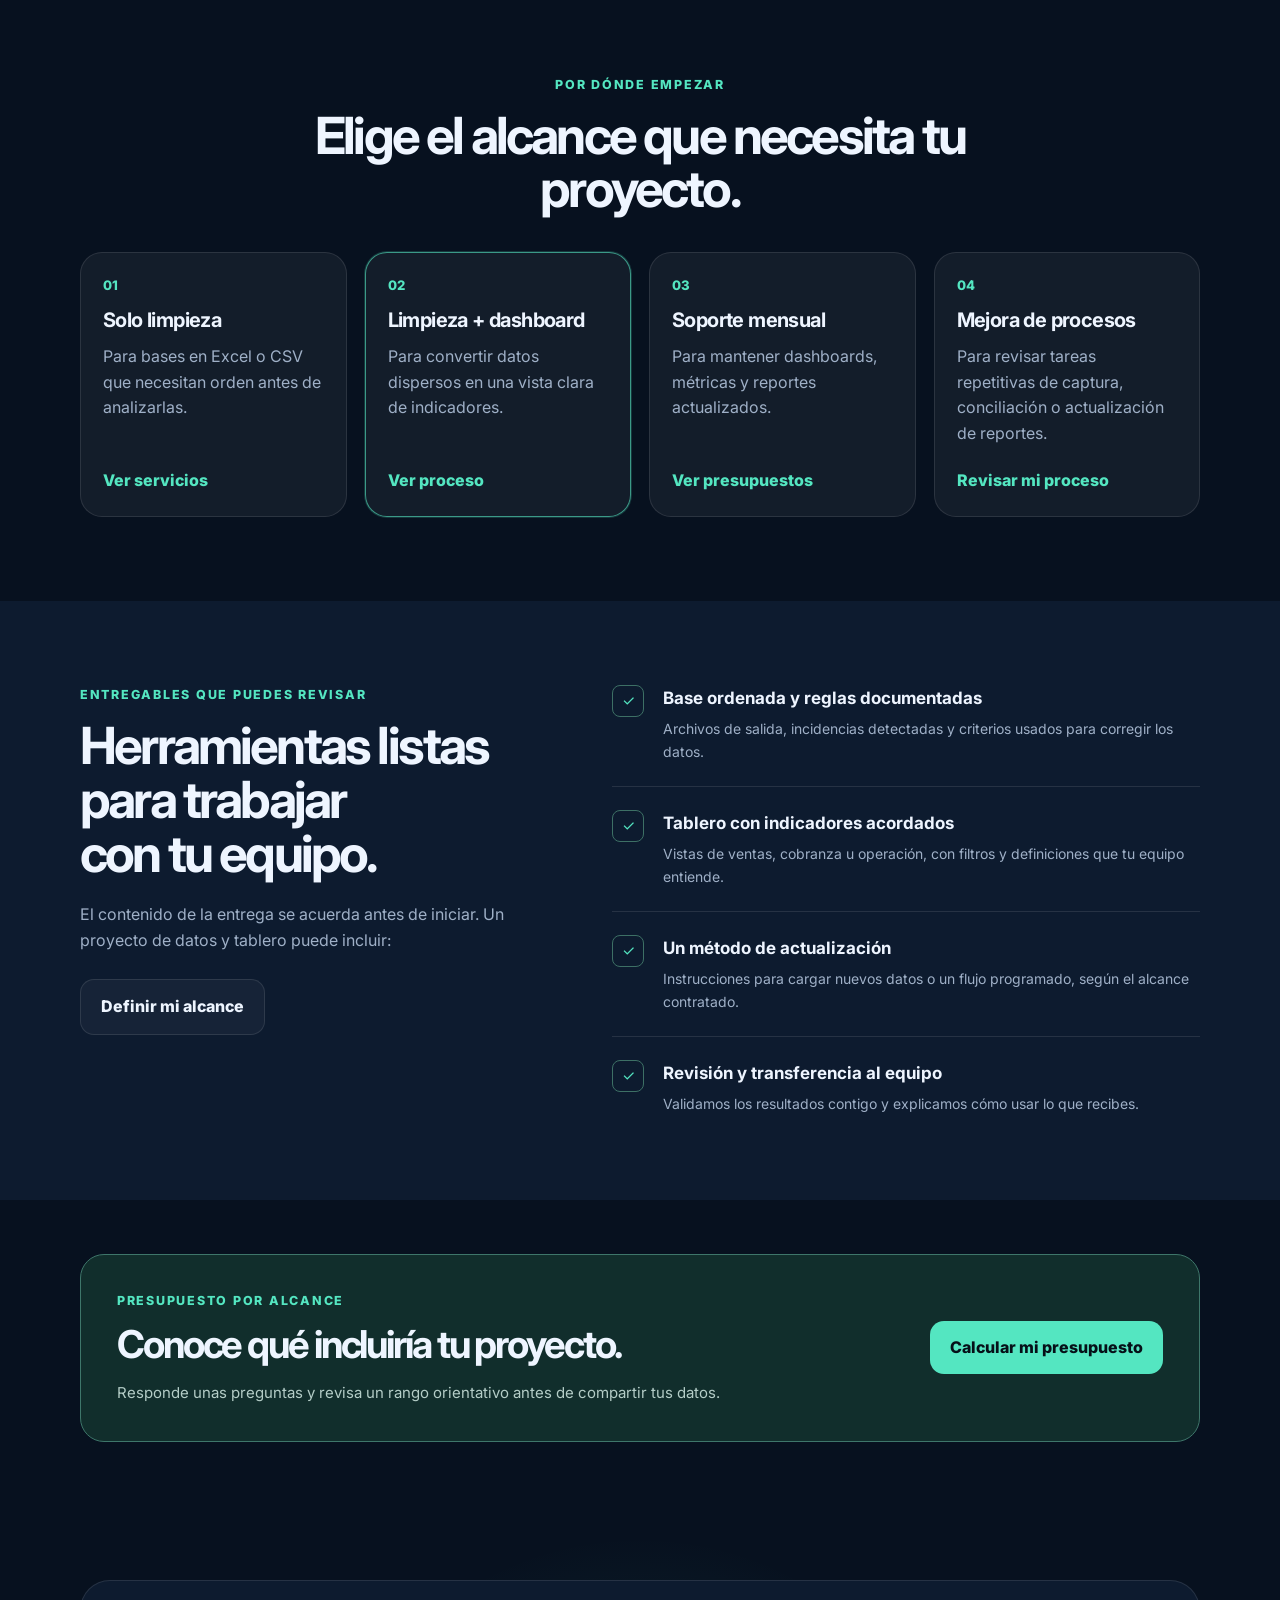
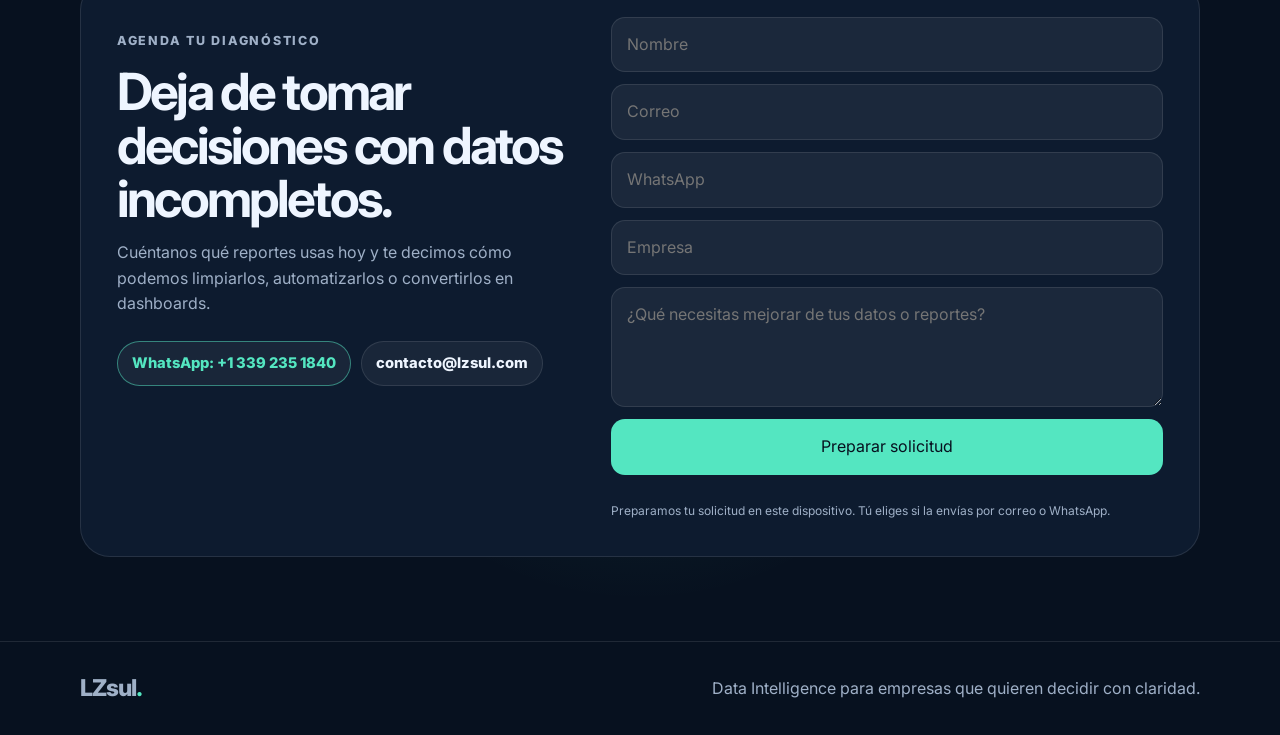
==== commit 655de62c: "Mejorar demo del inicio y agregar octubre al día 23 Añadir selector de periodo, comparación contra m" ====
--- a/index.html
+++ b/index.html
@@ -347,6 +347,13 @@
   .hero-text { font-size: 1.03rem; margin: 22px 0 28px; }
   .btn { width: 100%; justify-content: center; text-align: center; }
 }
+
+.dash-filter{padding:14px 22px 0;display:flex;align-items:center;justify-content:space-between;gap:12px;font-size:11px;color:var(--muted)}
+.dash-filter label{display:flex;align-items:center;gap:8px}.dash-filter select{background:#14283c;color:var(--text);border:1px solid #456078;border-radius:8px;padding:7px 9px;min-height:40px;font-size:12px;max-width:150px}
+.demo-status{font-size:10px;color:var(--accent);border:1px solid #3d736c;border-radius:999px;padding:4px 8px;white-space:nowrap}.demo-status[data-tone=attention]{color:#f4c77c;border-color:#79633f;background:#312a20}
+.demo-legend{font-size:10px;color:var(--muted);display:flex;gap:15px;align-items:center;margin:14px 0 0}.demo-legend span{display:inline-flex;align-items:center;gap:6px}.demo-legend .actual::before{content:'';height:7px;width:7px;border-radius:2px;background:var(--accent)}.demo-legend .target::before{content:'';width:16px;border-top:2px dashed #f4c77c}
+.dash-body .chart{margin-top:8px}.demo-details{margin-top:14px;font-size:11px;color:var(--muted)}.demo-details summary{cursor:pointer;min-height:40px;display:list-item;align-content:center;color:var(--text)}.demo-details table{border-collapse:collapse;width:100%;font-variant-numeric:tabular-nums;margin-bottom:12px}.demo-details th,.demo-details td{padding:7px 4px;border-bottom:1px solid var(--line);text-align:right}.demo-details th:first-child,.demo-details td:first-child{text-align:left}.demo-details caption{text-align:left;margin-bottom:8px}.demo-cta{display:inline-flex;align-items:center;min-height:40px;color:var(--accent);font-size:12px;font-weight:700;margin-top:6px}
+@media(max-width:540px){.dash-filter{padding-left:16px;padding-right:16px}.dash-filter label{gap:6px}.dash-top{flex-wrap:wrap}.dash-filter select{max-width:134px}.demo-status{font-size:9px;padding:4px 6px}}
 </style>
   <style>/* New components use the existing site palette and typography. */
 [hidden]{display:none!important}
@@ -428,7 +435,7 @@
             <span>Entrega revisada contigo</span>
           </div>
         </div>
-        <div class="hero-demo"><section class="dashboard" id="ejemplos" aria-label="Tablero interactivo de demostración"><div class="dash-top"><b>Tu negocio, en una vista.</b><span>DEMO / SEP 2026</span></div><div class="dash-tabs" role="tablist" aria-label="Ejemplo de tablero"><button id="tab-ventas" role="tab" aria-selected="true" aria-controls="demo-panel" data-demo="ventas">Ventas</button><button id="tab-cobranza" role="tab" aria-selected="false" aria-controls="demo-panel" data-demo="cobranza" tabindex="-1">Cobranza</button><button id="tab-operacion" role="tab" aria-selected="false" aria-controls="demo-panel" data-demo="operacion" tabindex="-1">Operación</button></div><div class="dash-body" id="demo-panel" role="tabpanel" aria-labelledby="tab-ventas"><div class="dash-stats" aria-live="polite"><div><p class="dash-label" id="metric-label">Ventas del mes</p><p class="dash-value" id="metric-value">$238,000</p><p class="dash-note" id="metric-note">+8.2% sobre la meta mensual</p></div><div><p class="dash-label" id="second-label">Meta del mes</p><p class="dash-value small" id="second-value">$220,000</p><p class="dash-label" id="second-note">Importes en MXN</p></div></div><div class="chart" id="demo-chart"></div><div class="dash-bottom"><i aria-hidden="true">i</i><span id="demo-insight">Compara el resultado mensual contra tu meta y detecta cambios a tiempo.</span></div></div></section><p class="demo-caption">Datos ficticios para ilustrar un entregable. No representan resultados de clientes.</p></div>
+        <div class="hero-demo"><section class="dashboard" id="ejemplos" aria-label="Tablero interactivo de demostración"><div class="dash-top"><b>Tu negocio, en una vista.</b><span id="demo-cutoff">23 OCT · DATOS DE EJEMPLO</span></div><div class="dash-filter"><label for="demo-period">Periodo <select id="demo-period"><option value="3">Julio 2026</option><option value="4">Agosto 2026</option><option value="5">Septiembre 2026</option><option value="6" selected>Octubre 2026 · al 23</option></select></label><span class="demo-status" id="demo-status"></span></div><div class="dash-tabs" role="tablist" aria-label="Ejemplo de tablero"><button id="tab-ventas" role="tab" aria-selected="true" aria-controls="demo-panel" data-demo="ventas">Ventas</button><button id="tab-cobranza" role="tab" aria-selected="false" aria-controls="demo-panel" data-demo="cobranza" tabindex="-1">Cobranza</button><button id="tab-operacion" role="tab" aria-selected="false" aria-controls="demo-panel" data-demo="operacion" tabindex="-1">Operación</button></div><div class="dash-body" id="demo-panel" role="tabpanel" aria-labelledby="tab-ventas"><div class="dash-stats" aria-live="polite"><div><p class="dash-label" id="metric-label">Ventas del mes</p><p class="dash-value" id="metric-value">$238,000</p><p class="dash-note" id="metric-note">+8.2% sobre la meta mensual</p></div><div><p class="dash-label" id="second-label">Meta del mes</p><p class="dash-value small" id="second-value">$220,000</p><p class="dash-label" id="second-note">Importes en MXN</p></div></div><div class="demo-legend" aria-label="Leyenda de la gráfica"><span class="actual">Resultado</span><span class="target" id="demo-target-legend">Meta</span></div><div class="chart" id="demo-chart"></div><div class="dash-bottom"><i aria-hidden="true">i</i><span id="demo-insight">Compara el resultado mensual contra tu meta y detecta cambios a tiempo.</span></div><details class="demo-details"><summary>Ver tabla de datos</summary><table><caption id="demo-table-caption"></caption><thead id="demo-table-head"></thead><tbody id="demo-table-body"></tbody></table></details><a class="demo-cta" href="planes.html?servicio=control#cotizador">Quiero un tablero así →</a></div></section><p class="demo-caption">Datos ficticios. Octubre con corte al 23/10/2026; meses anteriores completos. No representan resultados de clientes.</p></div>
       </div>
     </section>
 
@@ -518,17 +525,51 @@
 (()=>{
 const $=id=>document.getElementById(id);
 const en=document.documentElement.lang==='en';
+
 if($('demo-chart')){
-const dataset={
-ventas:{label:'Ventas del mes',value:'$238,000',note:'+8.2% sobre la meta mensual',secondLabel:'Meta del mes',secondValue:'$220,000',secondNote:'Importes en MXN',values:[148,170,162,198,211,238],labels:['Abr','May','Jun','Jul','Ago','Sep'],axis:['0','125','250'],max:250,unit:'Miles de MXN',insight:'Compara el resultado mensual contra tu meta y detecta cambios a tiempo.'},
-cobranza:{label:'Saldo pendiente',value:'$186,000',note:'$52,000 requieren atención por vencimiento',secondLabel:'Cartera vencida',secondValue:'28.0%',secondNote:'Del saldo total pendiente',values:[134,25,17,10],labels:['Por vencer','1–30 días','31–60 días','61+ días'],axis:['0','75','150'],max:150,unit:'Miles de MXN',insight:'Prioriza el seguimiento por antigüedad del saldo. Los importes suman $186,000.'},
-operacion:{label:'Entregas a tiempo',value:'92.0%',note:'230 de 250 entregas en el mes',secondLabel:'Entregas tardías',secondValue:'20',secondNote:'8.0% del total del mes',values:[84,87,86,90,89,92],labels:['Abr','May','Jun','Jul','Ago','Sep'],axis:['0','50','100'],max:100,unit:'% a tiempo',insight:'Revisa la puntualidad de la operación y detecta periodos que necesitan atención.'}
+const DEMO={
+ sales:[148,170,162,198,211,238,192], targets:[160,175,180,205,215,220,240],
+ deliveries:[210,218,215,225,223,230,174], totals:[250,250,250,250,250,250,180],
+ receivables:{3:[133,35,24,18],4:[135,30,20,13],5:[134,25,17,10],6:[126,22,14,8]}
 };
-function drawDemo(key){const d=dataset[key];for(const [id,value]of Object.entries({'metric-label':d.label,'metric-value':d.value,'metric-note':d.note,'second-label':d.secondLabel,'second-value':d.secondValue,'second-note':d.secondNote,'demo-insight':d.insight}))$(id).textContent=value;document.querySelectorAll('[data-demo]').forEach(b=>{const active=b.dataset.demo===key;b.setAttribute('aria-selected',String(active));b.tabIndex=active?0:-1;});$('demo-panel').setAttribute('aria-labelledby','tab-'+key);const width=Math.max(230,document.getElementById('demo-chart').clientWidth),height=162,left=36,right=8,top=24,bottom=130,w=width-left-right,slot=w/d.values.length;const lines=[0,.5,1].map((f,i)=>{const y=bottom-f*(bottom-top);return `<line x1="${left}" y1="${y}" x2="${width-right}" y2="${y}" stroke="#293c50"/><text x="${left-8}" y="${y+4}" text-anchor="end" fill="#a8bacd" font-size="11">${d.axis[i]}</text>`;}).join('');const bars=d.values.map((v,i)=>{const barW=slot*.48,x=left+i*slot+(slot-barW)/2,h=v/d.max*(bottom-top);return `<rect x="${x}" y="${bottom-h}" width="${barW}" height="${h}" rx="3" fill="${i===d.values.length-1?'#54e6c1':'#355f71'}"><title>${d.labels[i]}: ${v} ${d.unit}</title></rect><text x="${x+barW/2}" y="${bottom-h-5}" fill="#d4e6ef" text-anchor="middle" font-size="11">${v}</text><text x="${x+barW/2}" y="150" fill="#a8bacd" text-anchor="middle" font-size="11">${d.labels[i]}</text>`;}).join('');$('demo-chart').innerHTML=`<svg viewBox="0 0 ${width} ${height}" role="img" aria-label="${d.label}. ${d.values.map((v,i)=>d.labels[i]+': '+v+' '+d.unit).join('; ')}"><text x="${left}" y="10" fill="#a8bacd" font-size="11">${d.unit}</text>${lines}${bars}</svg>`;}
+const months=en?['Apr','May','Jun','Jul','Aug','Sep','Oct*']:['Abr','May','Jun','Jul','Ago','Sep','Oct*'];
+const currency=n=>new Intl.NumberFormat(en?'en-US':'es-MX',{style:'currency',currency:'MXN',maximumFractionDigits:0}).format(n);
+const pct=n=>n.toFixed(1)+'%';
+let activeDemo='ventas';
+function demoData(key,end){
+ const labels=months.slice(0,end+1), values=DEMO.sales.slice(0,end+1), target=DEMO.targets[end], sales=DEMO.sales[end];
+ if(key==='ventas'){
+  const delta=(sales/(end===6?179:DEMO.sales[end-1])-1)*100,gap=sales-target,met=gap>=0;
+  return {label:en?'Monthly sales':'Ventas del mes',value:currency(sales*1000),note:(delta>=0?'+':'')+pct(delta)+(end===6?(en?' vs. Sep (both to day 23)':' vs. sep (ambos al día 23)'):(en?' vs. previous month':' vs. mes anterior')),secondLabel:en?'Monthly target':'Meta del mes',secondValue:currency(target*1000),secondNote:pct(sales/target*100)+(en?' of target':' de cumplimiento'),values,labels,max:260,unit:en?'Thousand MXN':'Miles de MXN',targets:DEMO.targets.slice(0,end+1),status:end===6?(en?'Month in progress':'Mes en curso'):met?(en?'Target reached':'Meta alcanzada'):(en?'Below target':'Bajo la meta'),tone:end===6?'progress':met?'positive':'attention',insight:end===6?(en?`Month in progress, through Oct 23. ${currency(-gap*1000)} remains to reach the full-month target.`:`Mes en curso, al 23 de octubre. Faltan ${currency(-gap*1000)} para la meta del mes completo.`):met?(en?`Sales exceed the target by ${currency(gap*1000)}. Check which products sustained the growth.`:`Las ventas superan la meta por ${currency(gap*1000)}. Revisa qué productos sostuvieron el crecimiento.`):(en?`${currency(-gap*1000)} below target. Review the sales pipeline before month-end.`:`Faltan ${currency(-gap*1000)} para la meta. Revisa las oportunidades de venta antes del cierre.`),headers:[en?'Month':'Mes',en?'Sales (MXN)':'Ventas (MXN)',en?'Target (MXN)':'Meta (MXN)'],rows:values.map((v,i)=>[months[i],currency(v*1000),currency(DEMO.targets[i]*1000)])};
+ }
+ if(key==='cobranza'){
+  const buckets=DEMO.receivables[end],total=buckets.reduce((a,b)=>a+b,0),overdue=total-buckets[0];
+  const names=en?['Not due','1–30 days','31–60 days','61+ days']:['Por vencer','1–30 días','31–60 días','61+ días'];
+  return {label:en?'Outstanding balance':'Saldo pendiente',value:currency(total*1000),note:currency(overdue*1000)+(en?' past due':' vencidos'),secondLabel:en?'Past-due balance':'Cartera vencida',secondValue:pct(overdue/total*100),secondNote:en?'Of the outstanding balance':'Del saldo pendiente',values:buckets,labels:en?['Not due','1–30','31–60','61+']:['Por vencer','1–30','31–60','61+'],max:150,unit:en?'Thousand MXN · days past due':'Miles de MXN · días de atraso',targets:null,status:en?'Collection priority':'Priorizar cobranza',tone:'attention',insight:en?`${currency(buckets[3]*1000)} is more than 60 days overdue. Start follow-up with these accounts.`:`Hay ${currency(buckets[3]*1000)} con más de 60 días de atraso. Empieza el seguimiento por estas cuentas.`,headers:[en?'Aging':'Antigüedad',en?'Balance (MXN)':'Saldo (MXN)',en?'Share':'Proporción'],rows:buckets.map((v,i)=>[names[i],currency(v*1000),pct(v/total*100)])};
+ }
+ const onTime=DEMO.deliveries[end],total=DEMO.totals[end],rate=onTime/total*100,late=total-onTime,missing=Math.max(0,Math.ceil(total*.95)-onTime);
+ return {label:en?'On-time deliveries':'Entregas a tiempo',value:pct(rate),note:en?`${onTime} of ${total} deliveries`:`${onTime} de ${total} entregas`,secondLabel:en?'Late deliveries':'Entregas tardías',secondValue:String(late),secondNote:en?'On-time target: 95%':'Meta de puntualidad: 95%',values:DEMO.deliveries.slice(0,end+1).map((v,i)=>v/DEMO.totals[i]*100),labels,max:100,unit:en?'% on time':'% a tiempo',targets:labels.map(()=>95),status:rate>=95?(en?'Target reached':'Meta alcanzada'):(en?'Below target':'Bajo la meta'),tone:rate>=95?'positive':'attention',insight:rate>=95?(en?`On-time performance exceeds 95%. Review the ${late} delays to sustain the result.`:`La puntualidad supera el 95%. Revisa los ${late} retrasos para sostener el resultado.`):(en?`${missing} more on-time deliveries were needed to reach 95%. Review the causes of the ${late} delays.`:`Se necesitaban ${missing} entregas puntuales más para llegar al 95%. Revisa las causas de los ${late} retrasos.`),headers:[en?'Month':'Mes',en?'On time / total':'Puntuales / total',en?'On time':'Puntualidad'],rows:labels.map((m,i)=>[m,`${DEMO.deliveries[i]} / ${DEMO.totals[i]}`,pct(DEMO.deliveries[i]/DEMO.totals[i]*100)])};
+}
+function drawDemo(key){
+ activeDemo=key;const end=Number($('demo-period').value),d=demoData(key,end);
+ for(const[id,value]of Object.entries({'metric-label':d.label,'metric-value':d.value,'metric-note':d.note,'second-label':d.secondLabel,'second-value':d.secondValue,'second-note':d.secondNote,'demo-insight':d.insight,'demo-status':d.status}))$(id).textContent=value;
+ $('demo-cutoff').textContent=end===6?(en?'OCT 23 · IN PROGRESS':'23 OCT · MES EN CURSO'):(months[end].toUpperCase()+' 2026 · '+(en?'COMPLETE':'CERRADO'));$('demo-status').dataset.tone=d.tone;$('demo-target-legend').hidden=!d.targets;
+ document.querySelectorAll('[data-demo]').forEach(b=>{const active=b.dataset.demo===key;b.setAttribute('aria-selected',String(active));b.tabIndex=active?0:-1;});
+ $('demo-panel').setAttribute('aria-labelledby','tab-'+key);
+ const width=Math.max(230,$('demo-chart').clientWidth),height=174,left=34,right=8,top=25,bottom=140,w=width-left-right,slot=w/d.values.length,y=v=>bottom-v/d.max*(bottom-top);
+ const lines=[0,.5,1].map(f=>`<line x1="${left}" y1="${y(f*d.max)}" x2="${width-right}" y2="${y(f*d.max)}" stroke="#293c50"/><text x="${left-7}" y="${y(f*d.max)+4}" text-anchor="end" fill="#a8bacd" font-size="11">${f*d.max}</text>`).join('');
+ const bars=d.values.map((v,i)=>{const barW=slot*.48,x=left+i*slot+(slot-barW)/2;return `<rect x="${x}" y="${y(v)}" width="${barW}" height="${bottom-y(v)}" rx="3" fill="${i===d.values.length-1?'#54e6c1':'#467284'}"><title>${d.labels[i]}: ${v.toFixed(v%1?1:0)} ${d.unit}</title></rect><text x="${x+barW/2}" y="${y(v)-6}" fill="#d4e6ef" text-anchor="middle" font-size="11">${v.toFixed(v%1?1:0)}</text><text x="${x+barW/2}" y="161" fill="#a8bacd" text-anchor="middle" font-size="11">${d.labels[i]}</text>`;}).join('');
+ const targetLine=d.targets?`<polyline points="${d.targets.map((v,i)=>`${left+slot*(i+.5)},${y(v)}`).join(' ')}" fill="none" stroke="#f4c77c" stroke-width="2" stroke-dasharray="5 4"/>`:'';
+ const desc=d.labels.map((m,i)=>`${m}: ${d.values[i].toFixed(d.values[i]%1?1:0)} ${d.unit}${d.targets?`; ${en?'target':'meta'}: ${d.targets[i]}`:''}`).join('. ');
+ $('demo-chart').innerHTML=`<svg viewBox="0 0 ${width} ${height}" role="img" aria-labelledby="demo-chart-title demo-chart-desc"><title id="demo-chart-title">${d.label} · ${months[end]} 2026</title><desc id="demo-chart-desc">${desc}</desc><text x="${left}" y="11" fill="#a8bacd" font-size="10">${d.unit}</text>${lines}${bars}${targetLine}</svg>`;
+ const row=(cells,heading=false)=>{const tr=document.createElement('tr');cells.forEach(t=>{const td=document.createElement(heading?'th':'td');td.textContent=t;if(heading)td.scope='col';tr.append(td);});return tr;};
+ $('demo-table-head').replaceChildren(row(d.headers,true));$('demo-table-body').replaceChildren(...d.rows.map(r=>row(r)));
+ $('demo-table-caption').textContent=(en?'Sample data through ':'Datos de ejemplo hasta ')+months[end]+' 2026'+(end===6?(en?' · *October through day 23; prior months complete.':' · *Octubre al día 23; meses anteriores completos.'):'');
+}
 document.querySelectorAll('[data-demo]').forEach((b,i,all)=>{b.addEventListener('click',()=>drawDemo(b.dataset.demo));b.addEventListener('keydown',e=>{let n=i;if(e.key==='ArrowRight')n=(i+1)%all.length;else if(e.key==='ArrowLeft')n=(i+all.length-1)%all.length;else if(e.key==='Home')n=0;else if(e.key==='End')n=all.length-1;else return;e.preventDefault();all[n].focus();drawDemo(all[n].dataset.demo);});});
-
-drawDemo('ventas');
-new ResizeObserver(()=>drawDemo(document.querySelector('[data-demo][aria-selected=true]').dataset.demo)).observe($('demo-chart'));
+$('demo-period').addEventListener('change',()=>drawDemo(activeDemo));
+drawDemo(activeDemo);
+if(typeof ResizeObserver!=='undefined')new ResizeObserver(()=>drawDemo(activeDemo)).observe($('demo-chart'));
 }
 const CONTACT_EMAIL='contacto@lzsul.com';
 const CONTACT_WHATSAPP_NUMBER='13392351840';
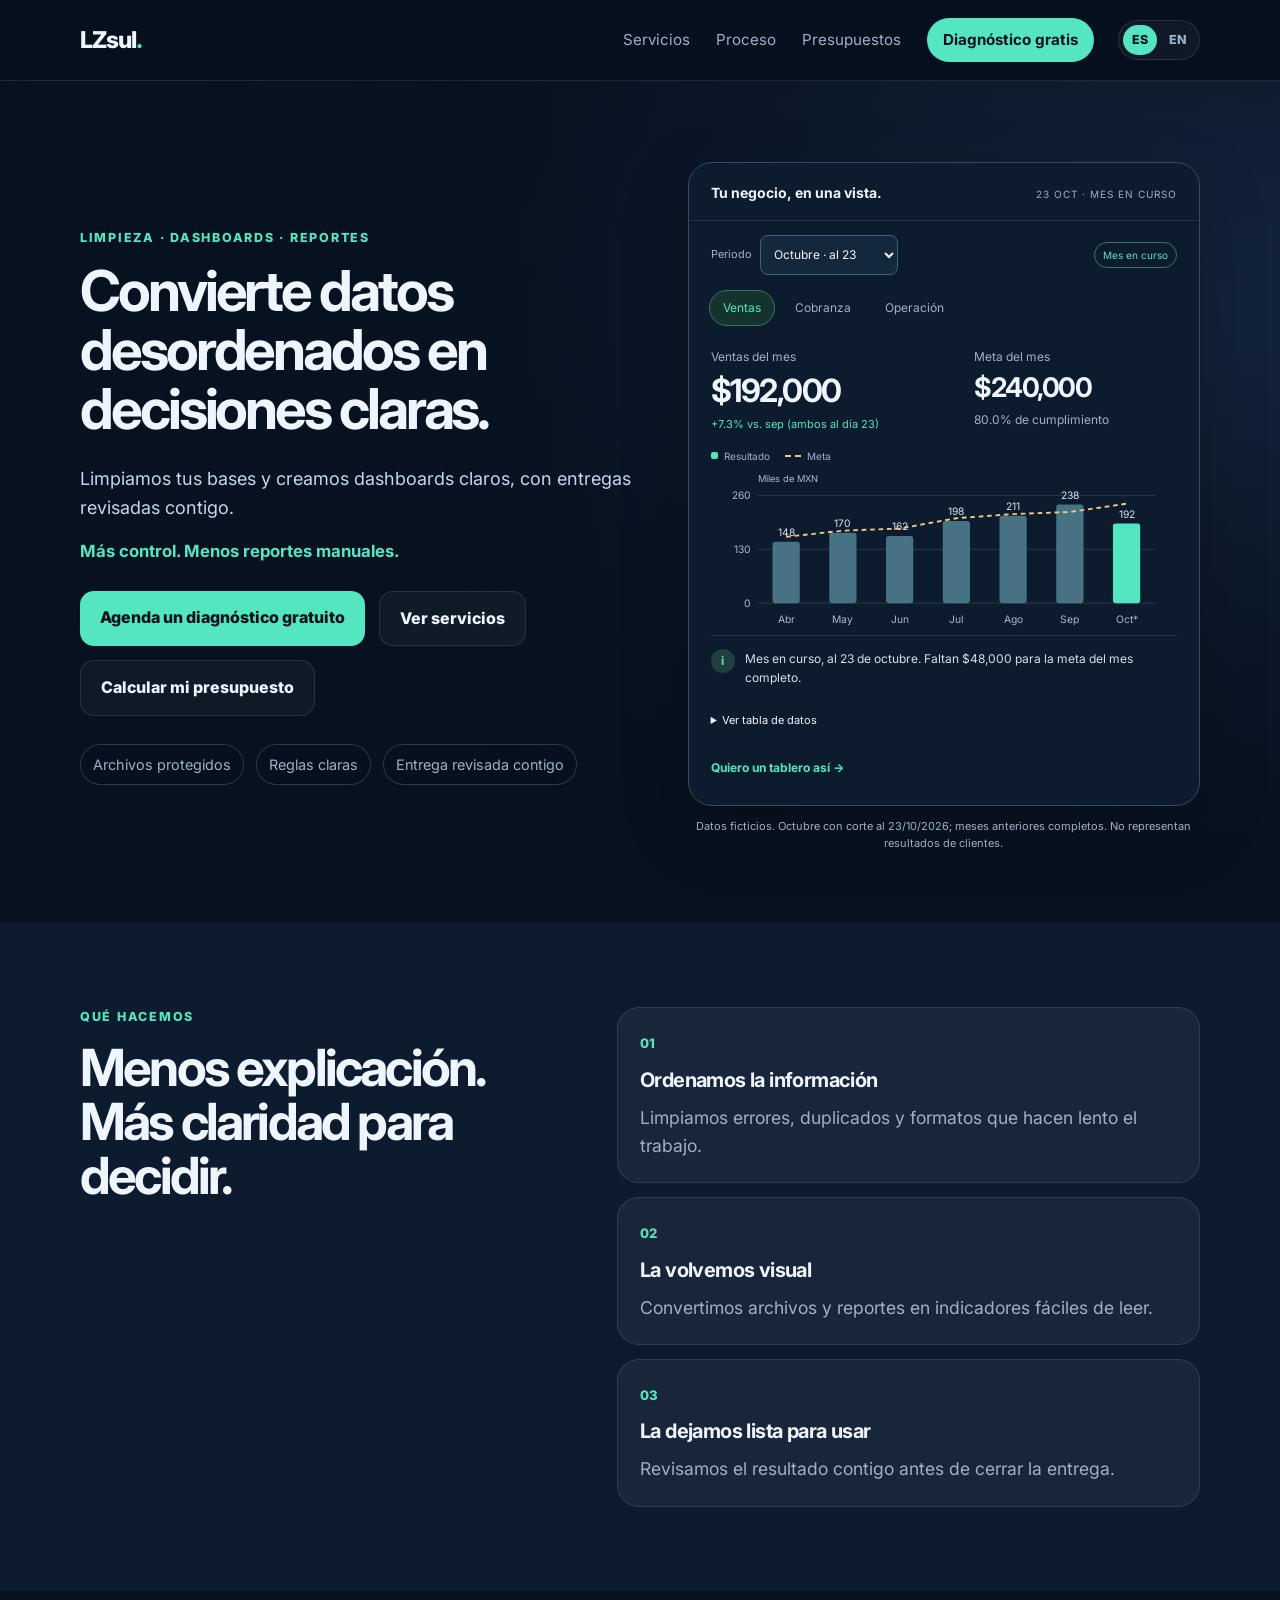
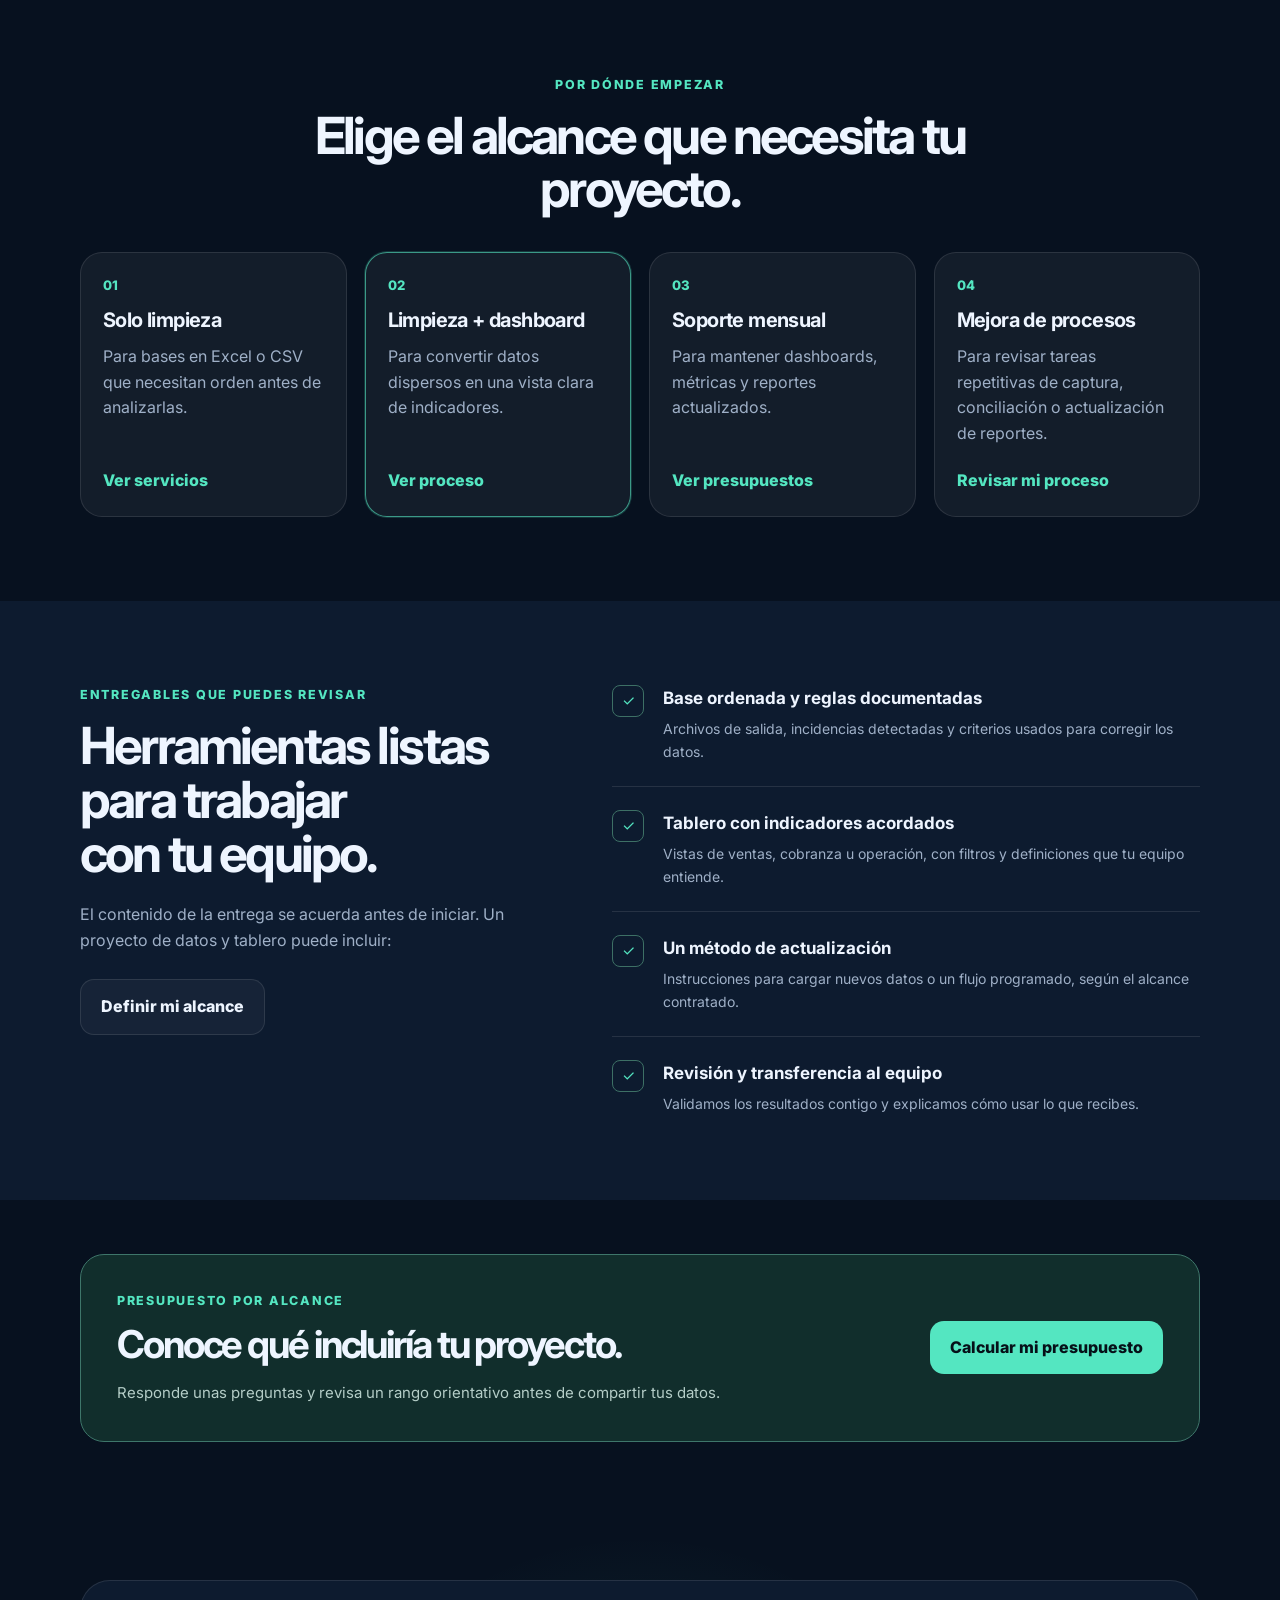
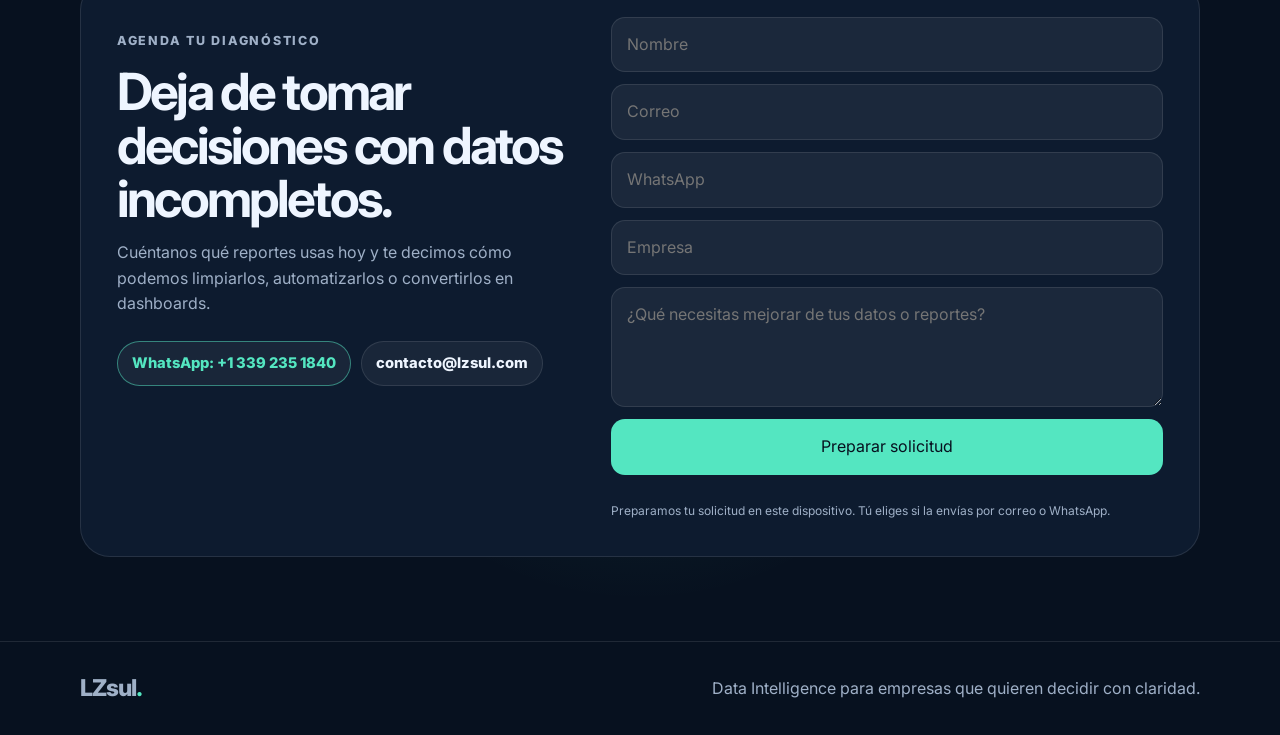
==== commit 22300439: "Mostrar completa la fecha del selector de periodo" ====
--- a/index.html
+++ b/index.html
@@ -349,7 +349,7 @@
 }
 
 .dash-filter{padding:14px 22px 0;display:flex;align-items:center;justify-content:space-between;gap:12px;font-size:11px;color:var(--muted)}
-.dash-filter label{display:flex;align-items:center;gap:8px}.dash-filter select{background:#14283c;color:var(--text);border:1px solid #456078;border-radius:8px;padding:7px 9px;min-height:40px;font-size:12px;max-width:150px}
+.dash-filter label{display:flex;align-items:center;gap:8px}.dash-filter select{background:#14283c;color:var(--text);border:1px solid #456078;border-radius:8px;padding:7px 9px;min-height:40px;font-size:12px;max-width:190px}
 .demo-status{font-size:10px;color:var(--accent);border:1px solid #3d736c;border-radius:999px;padding:4px 8px;white-space:nowrap}.demo-status[data-tone=attention]{color:#f4c77c;border-color:#79633f;background:#312a20}
 .demo-legend{font-size:10px;color:var(--muted);display:flex;gap:15px;align-items:center;margin:14px 0 0}.demo-legend span{display:inline-flex;align-items:center;gap:6px}.demo-legend .actual::before{content:'';height:7px;width:7px;border-radius:2px;background:var(--accent)}.demo-legend .target::before{content:'';width:16px;border-top:2px dashed #f4c77c}
 .dash-body .chart{margin-top:8px}.demo-details{margin-top:14px;font-size:11px;color:var(--muted)}.demo-details summary{cursor:pointer;min-height:40px;display:list-item;align-content:center;color:var(--text)}.demo-details table{border-collapse:collapse;width:100%;font-variant-numeric:tabular-nums;margin-bottom:12px}.demo-details th,.demo-details td{padding:7px 4px;border-bottom:1px solid var(--line);text-align:right}.demo-details th:first-child,.demo-details td:first-child{text-align:left}.demo-details caption{text-align:left;margin-bottom:8px}.demo-cta{display:inline-flex;align-items:center;min-height:40px;color:var(--accent);font-size:12px;font-weight:700;margin-top:6px}
@@ -435,7 +435,7 @@
             <span>Entrega revisada contigo</span>
           </div>
         </div>
-        <div class="hero-demo"><section class="dashboard" id="ejemplos" aria-label="Tablero interactivo de demostración"><div class="dash-top"><b>Tu negocio, en una vista.</b><span id="demo-cutoff">23 OCT · DATOS DE EJEMPLO</span></div><div class="dash-filter"><label for="demo-period">Periodo <select id="demo-period"><option value="3">Julio 2026</option><option value="4">Agosto 2026</option><option value="5">Septiembre 2026</option><option value="6" selected>Octubre 2026 · al 23</option></select></label><span class="demo-status" id="demo-status"></span></div><div class="dash-tabs" role="tablist" aria-label="Ejemplo de tablero"><button id="tab-ventas" role="tab" aria-selected="true" aria-controls="demo-panel" data-demo="ventas">Ventas</button><button id="tab-cobranza" role="tab" aria-selected="false" aria-controls="demo-panel" data-demo="cobranza" tabindex="-1">Cobranza</button><button id="tab-operacion" role="tab" aria-selected="false" aria-controls="demo-panel" data-demo="operacion" tabindex="-1">Operación</button></div><div class="dash-body" id="demo-panel" role="tabpanel" aria-labelledby="tab-ventas"><div class="dash-stats" aria-live="polite"><div><p class="dash-label" id="metric-label">Ventas del mes</p><p class="dash-value" id="metric-value">$238,000</p><p class="dash-note" id="metric-note">+8.2% sobre la meta mensual</p></div><div><p class="dash-label" id="second-label">Meta del mes</p><p class="dash-value small" id="second-value">$220,000</p><p class="dash-label" id="second-note">Importes en MXN</p></div></div><div class="demo-legend" aria-label="Leyenda de la gráfica"><span class="actual">Resultado</span><span class="target" id="demo-target-legend">Meta</span></div><div class="chart" id="demo-chart"></div><div class="dash-bottom"><i aria-hidden="true">i</i><span id="demo-insight">Compara el resultado mensual contra tu meta y detecta cambios a tiempo.</span></div><details class="demo-details"><summary>Ver tabla de datos</summary><table><caption id="demo-table-caption"></caption><thead id="demo-table-head"></thead><tbody id="demo-table-body"></tbody></table></details><a class="demo-cta" href="planes.html?servicio=control#cotizador">Quiero un tablero así →</a></div></section><p class="demo-caption">Datos ficticios. Octubre con corte al 23/10/2026; meses anteriores completos. No representan resultados de clientes.</p></div>
+        <div class="hero-demo"><section class="dashboard" id="ejemplos" aria-label="Tablero interactivo de demostración"><div class="dash-top"><b>Tu negocio, en una vista.</b><span id="demo-cutoff">23 OCT · DATOS DE EJEMPLO</span></div><div class="dash-filter"><label for="demo-period">Periodo <select id="demo-period"><option value="3">Julio 2026</option><option value="4">Agosto 2026</option><option value="5">Septiembre 2026</option><option value="6" selected>Octubre · al 23</option></select></label><span class="demo-status" id="demo-status"></span></div><div class="dash-tabs" role="tablist" aria-label="Ejemplo de tablero"><button id="tab-ventas" role="tab" aria-selected="true" aria-controls="demo-panel" data-demo="ventas">Ventas</button><button id="tab-cobranza" role="tab" aria-selected="false" aria-controls="demo-panel" data-demo="cobranza" tabindex="-1">Cobranza</button><button id="tab-operacion" role="tab" aria-selected="false" aria-controls="demo-panel" data-demo="operacion" tabindex="-1">Operación</button></div><div class="dash-body" id="demo-panel" role="tabpanel" aria-labelledby="tab-ventas"><div class="dash-stats" aria-live="polite"><div><p class="dash-label" id="metric-label">Ventas del mes</p><p class="dash-value" id="metric-value">$238,000</p><p class="dash-note" id="metric-note">+8.2% sobre la meta mensual</p></div><div><p class="dash-label" id="second-label">Meta del mes</p><p class="dash-value small" id="second-value">$220,000</p><p class="dash-label" id="second-note">Importes en MXN</p></div></div><div class="demo-legend" aria-label="Leyenda de la gráfica"><span class="actual">Resultado</span><span class="target" id="demo-target-legend">Meta</span></div><div class="chart" id="demo-chart"></div><div class="dash-bottom"><i aria-hidden="true">i</i><span id="demo-insight">Compara el resultado mensual contra tu meta y detecta cambios a tiempo.</span></div><details class="demo-details"><summary>Ver tabla de datos</summary><table><caption id="demo-table-caption"></caption><thead id="demo-table-head"></thead><tbody id="demo-table-body"></tbody></table></details><a class="demo-cta" href="planes.html?servicio=control#cotizador">Quiero un tablero así →</a></div></section><p class="demo-caption">Datos ficticios. Octubre con corte al 23/10/2026; meses anteriores completos. No representan resultados de clientes.</p></div>
       </div>
     </section>
 
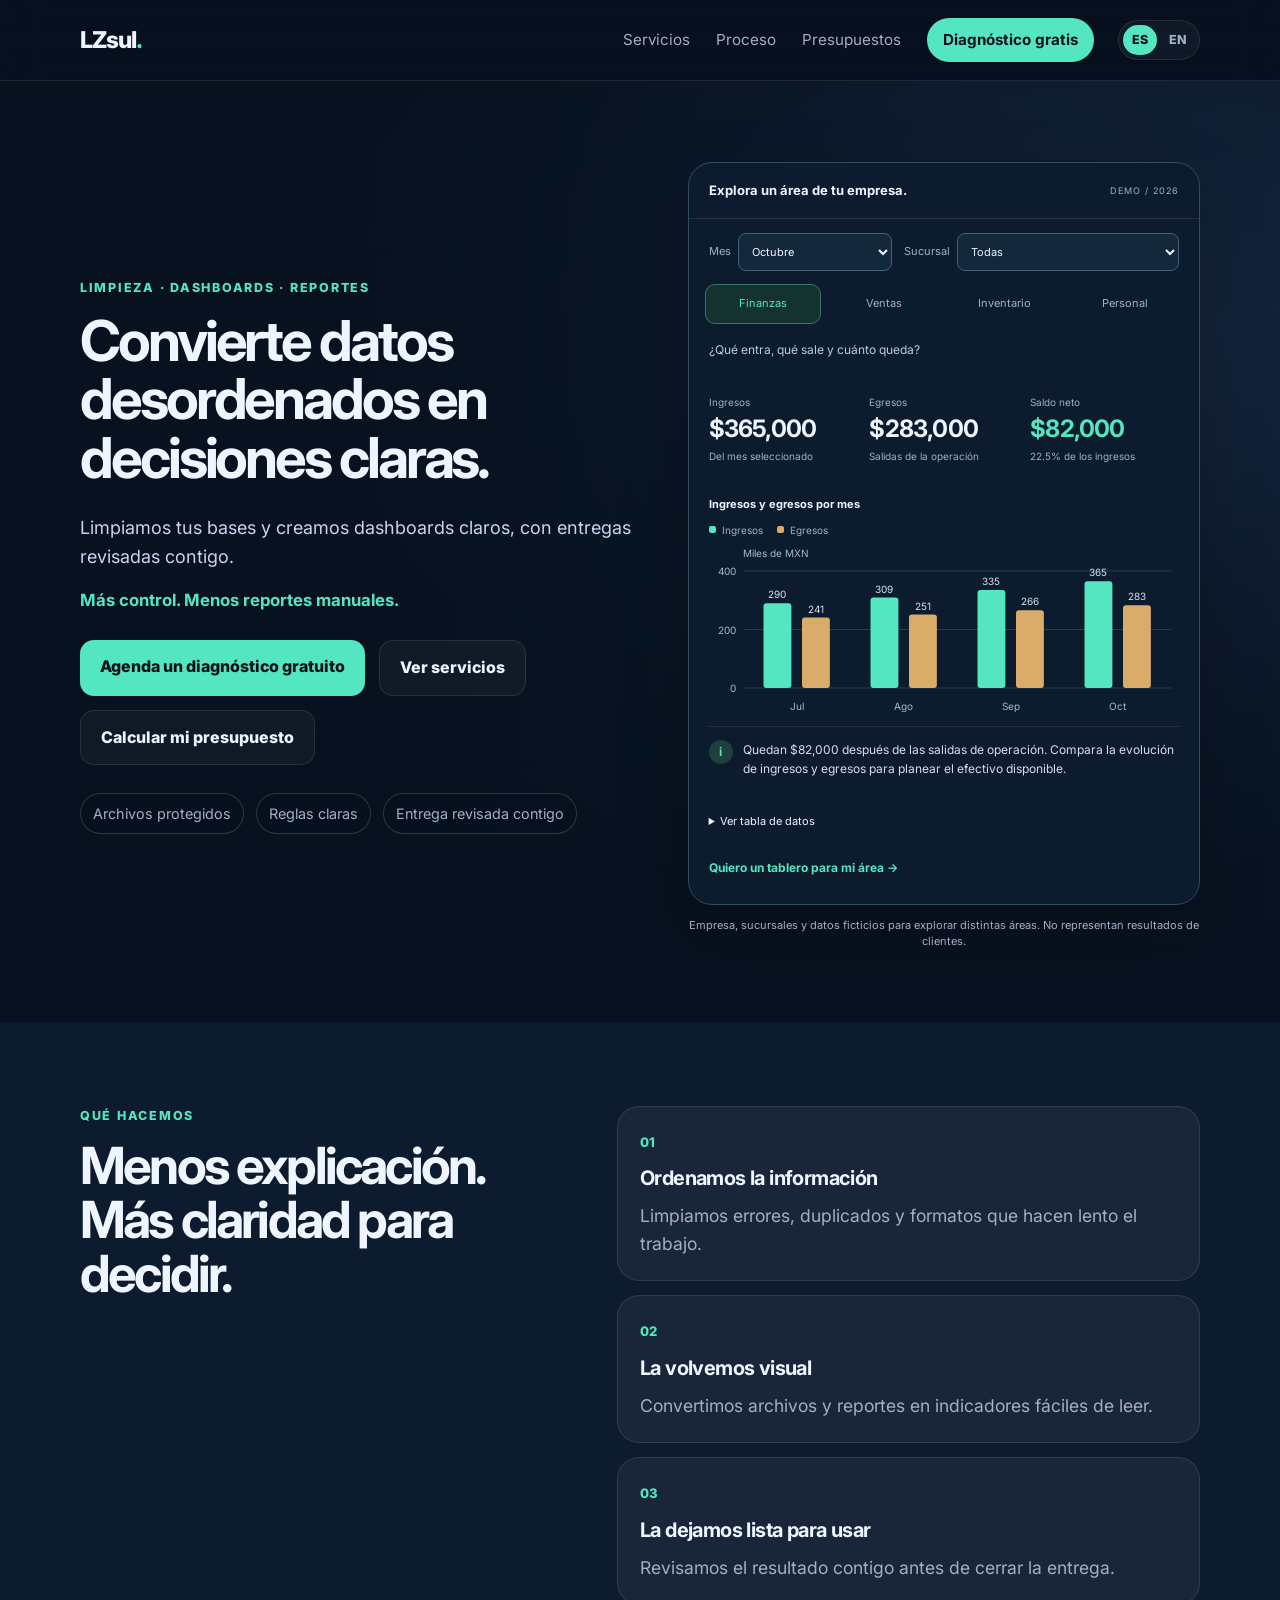
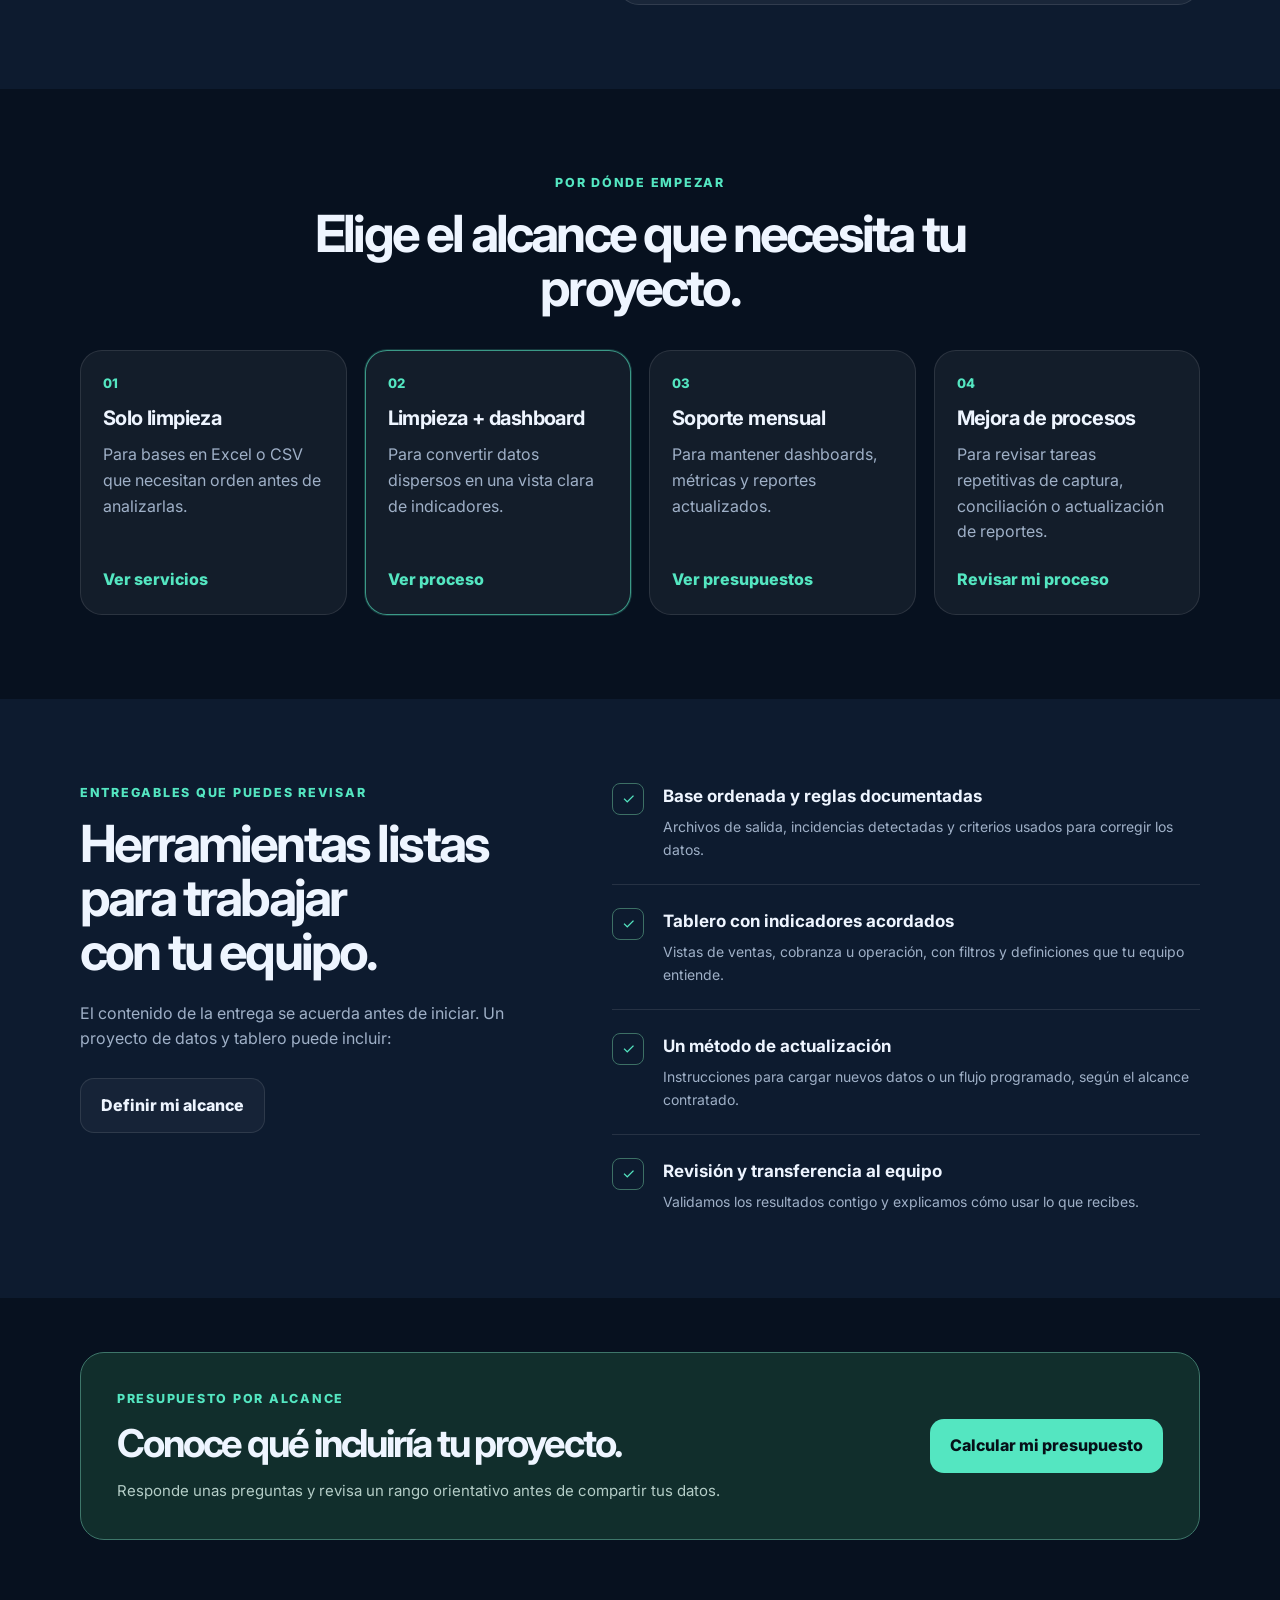
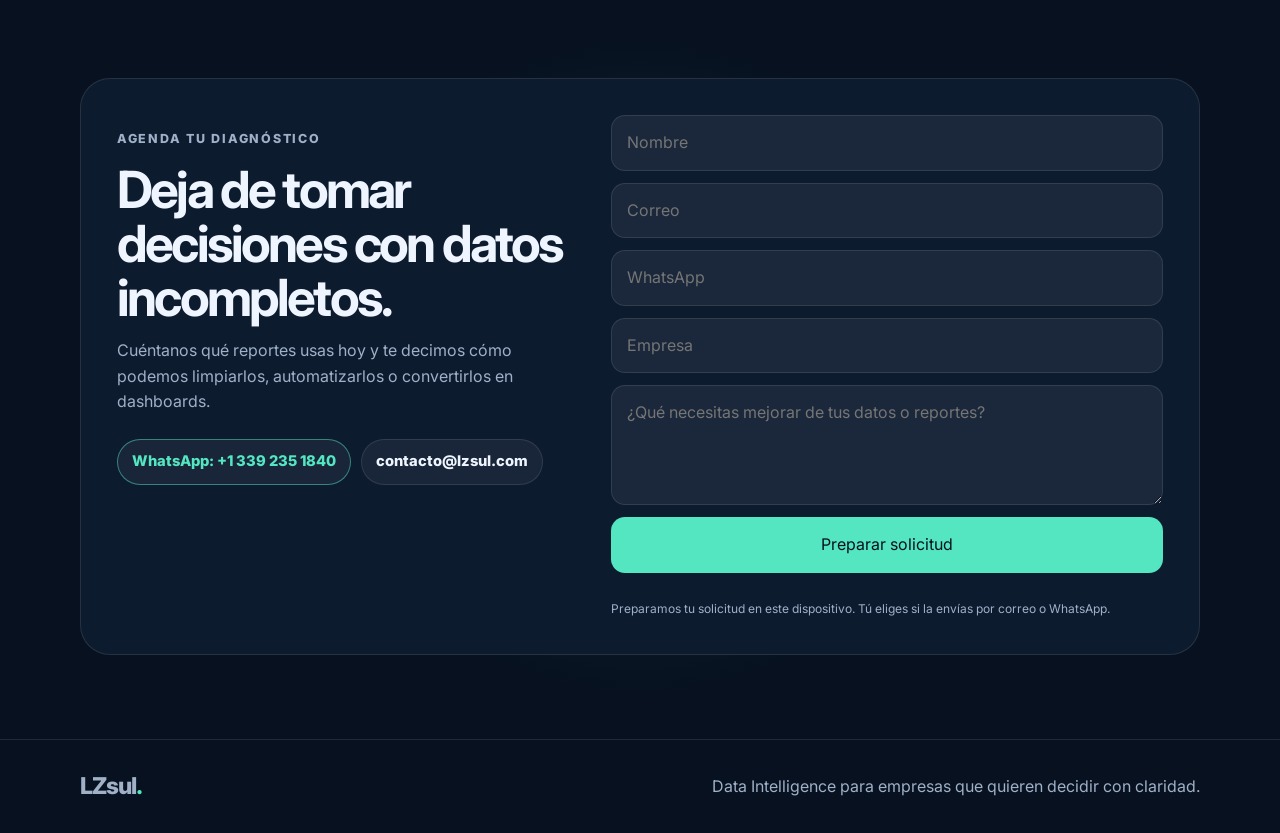
==== commit 28d9ea5d: "Organizar demo por finanzas, ventas, inventario y personal Mostrar ejemplos por área empresarial con" ====
--- a/index.html
+++ b/index.html
@@ -354,6 +354,13 @@
 .demo-legend{font-size:10px;color:var(--muted);display:flex;gap:15px;align-items:center;margin:14px 0 0}.demo-legend span{display:inline-flex;align-items:center;gap:6px}.demo-legend .actual::before{content:'';height:7px;width:7px;border-radius:2px;background:var(--accent)}.demo-legend .target::before{content:'';width:16px;border-top:2px dashed #f4c77c}
 .dash-body .chart{margin-top:8px}.demo-details{margin-top:14px;font-size:11px;color:var(--muted)}.demo-details summary{cursor:pointer;min-height:40px;display:list-item;align-content:center;color:var(--text)}.demo-details table{border-collapse:collapse;width:100%;font-variant-numeric:tabular-nums;margin-bottom:12px}.demo-details th,.demo-details td{padding:7px 4px;border-bottom:1px solid var(--line);text-align:right}.demo-details th:first-child,.demo-details td:first-child{text-align:left}.demo-details caption{text-align:left;margin-bottom:8px}.demo-cta{display:inline-flex;align-items:center;min-height:40px;color:var(--accent);font-size:12px;font-weight:700;margin-top:6px}
 @media(max-width:540px){.dash-filter{padding-left:16px;padding-right:16px}.dash-filter label{gap:6px}.dash-top{flex-wrap:wrap}.dash-filter select{max-width:134px}.demo-status{font-size:9px;padding:4px 6px}}
+
+.dashboard .dash-top{padding:17px 20px}.dashboard .dash-top b{font-size:13px}.dashboard .dash-top span{font-size:9px}
+.dashboard .dash-filter{display:grid;grid-template-columns:.8fr 1.2fr;gap:12px;padding:14px 20px 0}.dash-control{min-width:0;display:flex;align-items:center;gap:7px}.dash-control label{flex:none;font-size:11px}.dash-control select{min-width:0;max-width:none;width:100%;font-size:11px;min-height:38px}
+.dashboard .dash-tabs{display:grid;grid-template-columns:repeat(4,minmax(0,1fr));gap:4px;padding:13px 16px 0}.dashboard .dash-tabs button{padding:7px 4px;min-height:40px;border-radius:10px;font-size:11px;cursor:pointer}
+.demo-question{font-size:12px;line-height:1.5;color:#b9ccdd;margin-bottom:17px;min-height:36px}.dashboard .dash-body{padding:17px 20px 16px}.dashboard .dash-stats{grid-template-columns:repeat(3,minmax(0,1fr));gap:12px}.dashboard .dash-label{font-size:10px}.dashboard .dash-value{font-size:24px;letter-spacing:-.8px;margin:5px 0;overflow-wrap:anywhere}.dashboard .dash-note{font-size:10px;line-height:1.5;min-height:30px;color:var(--muted)}.dash-stat{min-width:0}.dash-stat:last-child .dash-value{color:var(--accent)}
+.demo-chart-heading{font-size:11px;font-weight:700;margin-top:17px}.dashboard .demo-legend{margin-top:8px;gap:14px}.demo-legend .compare::before{content:'';width:7px;height:7px;border-radius:2px;background:#d9ad69}.dashboard .chart{height:180px;margin-top:8px}.demo-table-wrap{overflow-x:auto}.demo-details th,.demo-details td{font-size:10px}.dashboard .dash-bottom{min-height:62px}
+@media(max-width:540px){.dashboard .dash-top{padding:16px}.dashboard .dash-filter{padding-left:16px;padding-right:16px;grid-template-columns:1fr 1.25fr;gap:10px}.dash-control{display:block}.dash-control label{display:block;margin-bottom:4px}.dashboard .dash-body{padding:16px}.dashboard .dash-tabs{padding-left:12px;padding-right:12px}.dashboard .dash-tabs button{font-size:10px}.dashboard .dash-stats{grid-template-columns:repeat(2,minmax(0,1fr))}.dash-stat:last-child{grid-column:1/-1;display:grid;grid-template-columns:1fr auto;align-items:center;border-top:1px solid var(--line);padding-top:9px}.dash-stat:last-child .dash-value{grid-column:2;grid-row:1/3;margin-left:12px}.dash-stat:last-child .dash-label,.dash-stat:last-child .dash-note{grid-column:1}.dash-stat:last-child .dash-note{min-height:0}.dashboard .dash-bottom{min-height:0}}
 </style>
   <style>/* New components use the existing site palette and typography. */
 [hidden]{display:none!important}
@@ -435,7 +442,27 @@
             <span>Entrega revisada contigo</span>
           </div>
         </div>
-        <div class="hero-demo"><section class="dashboard" id="ejemplos" aria-label="Tablero interactivo de demostración"><div class="dash-top"><b>Tu negocio, en una vista.</b><span id="demo-cutoff">23 OCT · DATOS DE EJEMPLO</span></div><div class="dash-filter"><label for="demo-period">Periodo <select id="demo-period"><option value="3">Julio 2026</option><option value="4">Agosto 2026</option><option value="5">Septiembre 2026</option><option value="6" selected>Octubre · al 23</option></select></label><span class="demo-status" id="demo-status"></span></div><div class="dash-tabs" role="tablist" aria-label="Ejemplo de tablero"><button id="tab-ventas" role="tab" aria-selected="true" aria-controls="demo-panel" data-demo="ventas">Ventas</button><button id="tab-cobranza" role="tab" aria-selected="false" aria-controls="demo-panel" data-demo="cobranza" tabindex="-1">Cobranza</button><button id="tab-operacion" role="tab" aria-selected="false" aria-controls="demo-panel" data-demo="operacion" tabindex="-1">Operación</button></div><div class="dash-body" id="demo-panel" role="tabpanel" aria-labelledby="tab-ventas"><div class="dash-stats" aria-live="polite"><div><p class="dash-label" id="metric-label">Ventas del mes</p><p class="dash-value" id="metric-value">$238,000</p><p class="dash-note" id="metric-note">+8.2% sobre la meta mensual</p></div><div><p class="dash-label" id="second-label">Meta del mes</p><p class="dash-value small" id="second-value">$220,000</p><p class="dash-label" id="second-note">Importes en MXN</p></div></div><div class="demo-legend" aria-label="Leyenda de la gráfica"><span class="actual">Resultado</span><span class="target" id="demo-target-legend">Meta</span></div><div class="chart" id="demo-chart"></div><div class="dash-bottom"><i aria-hidden="true">i</i><span id="demo-insight">Compara el resultado mensual contra tu meta y detecta cambios a tiempo.</span></div><details class="demo-details"><summary>Ver tabla de datos</summary><table><caption id="demo-table-caption"></caption><thead id="demo-table-head"></thead><tbody id="demo-table-body"></tbody></table></details><a class="demo-cta" href="planes.html?servicio=control#cotizador">Quiero un tablero así →</a></div></section><p class="demo-caption">Datos ficticios. Octubre con corte al 23/10/2026; meses anteriores completos. No representan resultados de clientes.</p></div>
+        <div class="hero-demo">
+ <section class="dashboard" id="ejemplos" aria-label="Demo de tableros por área empresarial">
+  <div class="dash-top"><b>Explora un área de tu empresa.</b><span>DEMO / 2026</span></div>
+  <div class="dash-filter">
+   <div class="dash-control"><label for="demo-period">Mes</label><select id="demo-period"><option value="0">Julio</option><option value="1">Agosto</option><option value="2">Septiembre</option><option value="3" selected>Octubre</option></select></div>
+   <div class="dash-control"><label for="demo-branch">Sucursal</label><select id="demo-branch"><option value="all">Todas</option><option value="0">Centro</option><option value="1">Norte</option></select></div>
+  </div>
+  <div class="dash-tabs" role="tablist" aria-label="Áreas de la empresa"><button id="tab-finance" role="tab" aria-selected="true" aria-controls="demo-panel" data-area="finance">Finanzas</button><button id="tab-sales" role="tab" aria-selected="false" aria-controls="demo-panel" data-area="sales" tabindex="-1">Ventas</button><button id="tab-inventory" role="tab" aria-selected="false" aria-controls="demo-panel" data-area="inventory" tabindex="-1">Inventario</button><button id="tab-people" role="tab" aria-selected="false" aria-controls="demo-panel" data-area="people" tabindex="-1">Personal</button></div>
+  <div class="dash-body" id="demo-panel" role="tabpanel" aria-labelledby="tab-finance">
+   <p class="demo-question" id="demo-question">¿Qué entra, qué sale y cuánto queda?</p>
+   <div class="dash-stats" aria-live="polite"><div class="dash-stat"><p class="dash-label" id="demo-label-0">Ingresos</p><p class="dash-value" id="demo-value-0">$365,000</p><p class="dash-note" id="demo-note-0">Del mes seleccionado</p></div><div class="dash-stat"><p class="dash-label" id="demo-label-1">Egresos</p><p class="dash-value" id="demo-value-1">$283,000</p><p class="dash-note" id="demo-note-1">Salidas de la operación</p></div><div class="dash-stat"><p class="dash-label" id="demo-label-2">Saldo neto</p><p class="dash-value" id="demo-value-2">$82,000</p><p class="dash-note" id="demo-note-2">22.5% de los ingresos</p></div></div>
+   <p class="demo-chart-heading" id="demo-chart-heading">Ingresos y egresos por mes</p>
+   <div class="demo-legend" aria-label="Leyenda de la gráfica"><span class="actual" id="demo-series">Ingresos</span><span class="compare" id="demo-compare-label">Egresos</span></div>
+   <div class="chart" id="demo-chart"></div>
+   <div class="dash-bottom"><i aria-hidden="true">i</i><span id="demo-insight" aria-live="polite">Compara entradas y salidas para planear tu efectivo.</span></div>
+   <details class="demo-details"><summary>Ver tabla de datos</summary><div class="demo-table-wrap"><table><caption id="demo-table-caption"></caption><thead id="demo-table-head"></thead><tbody id="demo-table-body"></tbody></table></div></details>
+   <a class="demo-cta" href="planes.html?servicio=control#cotizador">Quiero un tablero para mi área →</a>
+  </div>
+ </section>
+ <p class="demo-caption">Empresa, sucursales y datos ficticios para explorar distintas áreas. No representan resultados de clientes.</p>
+</div>
       </div>
     </section>
 
@@ -527,50 +554,77 @@
 const en=document.documentElement.lang==='en';
 
 if($('demo-chart')){
-const DEMO={
- sales:[148,170,162,198,211,238,192], targets:[160,175,180,205,215,220,240],
- deliveries:[210,218,215,225,223,230,174], totals:[250,250,250,250,250,250,180],
- receivables:{3:[133,35,24,18],4:[135,30,20,13],5:[134,25,17,10],6:[126,22,14,8]}
+const SAMPLE={
+ income:[[165,125],[177,132],[190,145],[207,158]],
+ expense:[[132,109],[139,112],[145,121],[154,129]],
+ tickets:[[1000,800],[1100,850],[1200,900],[1380,1020]],
+ stock:[[[72,95,205,45],[48,77,152,30]],[[64,90,198,40],[42,72,147,25]],[[55,88,195,34],[36,68,141,21]],[[42,85,190,23],[31,62,130,18]]],
+ minimum:[[50,60,100,30],[40,50,80,25]],cost:[1200,350,85,190],
+ people:[[[16,7,5,3],[12,5,4,2]],[[17,7,5,3],[13,5,4,3]],[[17,8,5,4],[13,6,4,3]],[[18,8,5,4],[14,6,4,3]]],
+ vacancies:[[[3,2,0,2],[2,2,0,1]],[[2,2,0,2],[2,2,0,0]],[[3,1,0,1],[2,1,0,0]],[[2,1,0,1],[1,1,0,0]]],
+ absence:[[29,20],[26,21],[27,19],[24,18]]
 };
-const months=en?['Apr','May','Jun','Jul','Aug','Sep','Oct*']:['Abr','May','Jun','Jul','Ago','Sep','Oct*'];
-const currency=n=>new Intl.NumberFormat(en?'en-US':'es-MX',{style:'currency',currency:'MXN',maximumFractionDigits:0}).format(n);
-const pct=n=>n.toFixed(1)+'%';
-let activeDemo='ventas';
-function demoData(key,end){
- const labels=months.slice(0,end+1), values=DEMO.sales.slice(0,end+1), target=DEMO.targets[end], sales=DEMO.sales[end];
- if(key==='ventas'){
-  const delta=(sales/(end===6?179:DEMO.sales[end-1])-1)*100,gap=sales-target,met=gap>=0;
-  return {label:en?'Monthly sales':'Ventas del mes',value:currency(sales*1000),note:(delta>=0?'+':'')+pct(delta)+(end===6?(en?' vs. Sep (both to day 23)':' vs. sep (ambos al día 23)'):(en?' vs. previous month':' vs. mes anterior')),secondLabel:en?'Monthly target':'Meta del mes',secondValue:currency(target*1000),secondNote:pct(sales/target*100)+(en?' of target':' de cumplimiento'),values,labels,max:260,unit:en?'Thousand MXN':'Miles de MXN',targets:DEMO.targets.slice(0,end+1),status:end===6?(en?'Month in progress':'Mes en curso'):met?(en?'Target reached':'Meta alcanzada'):(en?'Below target':'Bajo la meta'),tone:end===6?'progress':met?'positive':'attention',insight:end===6?(en?`Month in progress, through Oct 23. ${currency(-gap*1000)} remains to reach the full-month target.`:`Mes en curso, al 23 de octubre. Faltan ${currency(-gap*1000)} para la meta del mes completo.`):met?(en?`Sales exceed the target by ${currency(gap*1000)}. Check which products sustained the growth.`:`Las ventas superan la meta por ${currency(gap*1000)}. Revisa qué productos sostuvieron el crecimiento.`):(en?`${currency(-gap*1000)} below target. Review the sales pipeline before month-end.`:`Faltan ${currency(-gap*1000)} para la meta. Revisa las oportunidades de venta antes del cierre.`),headers:[en?'Month':'Mes',en?'Sales (MXN)':'Ventas (MXN)',en?'Target (MXN)':'Meta (MXN)'],rows:values.map((v,i)=>[months[i],currency(v*1000),currency(DEMO.targets[i]*1000)])};
+const demoMonths=en?['Jul','Aug','Sep','Oct']:['Jul','Ago','Sep','Oct'];
+const demoMoney=n=>new Intl.NumberFormat(en?'en-US':'es-MX',{style:'currency',currency:'MXN',maximumFractionDigits:0}).format(n);
+const demoNumber=n=>new Intl.NumberFormat(en?'en-US':'es-MX',{maximumFractionDigits:1}).format(n);
+const demoPercent=n=>demoNumber(n)+'%';
+const sum=a=>a.reduce((total,n)=>total+n,0);
+function areaData(key,period,branch){
+ const branches=branch==='all'?[0,1]:[Number(branch)];
+ const monthly=(data,p)=>sum(branches.map(b=>data[p][b]));
+ const categories=data=>data[period][0].map((_,i)=>sum(branches.map(b=>data[period][b][i])));
+ const cards=(...items)=>items.map(([label,value,note])=>({label,value,note}));
+ if(key==='finance'){
+  const income=monthly(SAMPLE.income,period)*1000,expense=monthly(SAMPLE.expense,period)*1000,net=income-expense;
+  return {title:en?'Finance':'Finanzas',question:en?'What comes in, what goes out, and what is left?':'¿Qué entra, qué sale y cuánto queda?',cards:cards([en?'Income':'Ingresos',demoMoney(income),en?'For the selected month':'Del mes seleccionado'],[en?'Expenses':'Egresos',demoMoney(expense),en?'Operating outflows':'Salidas de la operación'],[en?'Net balance':'Saldo neto',demoMoney(net),demoPercent(net/income*100)+(en?' of income':' de los ingresos')]),chartTitle:en?'Income and expenses by month':'Ingresos y egresos por mes',labels:demoMonths.slice(0,period+1),values:SAMPLE.income.slice(0,period+1).map((_,p)=>monthly(SAMPLE.income,p)),compare:SAMPLE.expense.slice(0,period+1).map((_,p)=>monthly(SAMPLE.expense,p)),series:en?'Income':'Ingresos',compareLabel:en?'Expenses':'Egresos',unit:en?'Thousand MXN':'Miles de MXN',insight:en?`${demoMoney(net)} remains after operating outflows. Compare the income and expense trends to plan available cash.`:`Quedan ${demoMoney(net)} después de las salidas de operación. Compara la evolución de ingresos y egresos para planear el efectivo disponible.`,headers:[en?'Month':'Mes',en?'Income':'Ingresos',en?'Expenses':'Egresos',en?'Net':'Saldo'],rows:demoMonths.slice(0,period+1).map((m,p)=>[m,demoMoney(monthly(SAMPLE.income,p)*1000),demoMoney(monthly(SAMPLE.expense,p)*1000),demoMoney((monthly(SAMPLE.income,p)-monthly(SAMPLE.expense,p))*1000)])};
  }
- if(key==='cobranza'){
-  const buckets=DEMO.receivables[end],total=buckets.reduce((a,b)=>a+b,0),overdue=total-buckets[0];
-  const names=en?['Not due','1–30 days','31–60 days','61+ days']:['Por vencer','1–30 días','31–60 días','61+ días'];
-  return {label:en?'Outstanding balance':'Saldo pendiente',value:currency(total*1000),note:currency(overdue*1000)+(en?' past due':' vencidos'),secondLabel:en?'Past-due balance':'Cartera vencida',secondValue:pct(overdue/total*100),secondNote:en?'Of the outstanding balance':'Del saldo pendiente',values:buckets,labels:en?['Not due','1–30','31–60','61+']:['Por vencer','1–30','31–60','61+'],max:150,unit:en?'Thousand MXN · days past due':'Miles de MXN · días de atraso',targets:null,status:en?'Collection priority':'Priorizar cobranza',tone:'attention',insight:en?`${currency(buckets[3]*1000)} is more than 60 days overdue. Start follow-up with these accounts.`:`Hay ${currency(buckets[3]*1000)} con más de 60 días de atraso. Empieza el seguimiento por estas cuentas.`,headers:[en?'Aging':'Antigüedad',en?'Balance (MXN)':'Saldo (MXN)',en?'Share':'Proporción'],rows:buckets.map((v,i)=>[names[i],currency(v*1000),pct(v/total*100)])};
+ if(key==='sales'){
+  const labels=en?['Store','Online','Wholesale']:['Tienda','En línea','Mayoreo'];
+  const weights=[[.5,.3,.2],[.4,.2,.4]];
+  const allocate=(total,weights)=>{const first=weights.slice(0,-1).map(w=>Math.round(total*w));return [...first,total-sum(first)];};
+  const channelData=data=>labels.map((_,i)=>sum(branches.map(b=>allocate(data[period][b],weights[b])[i])));
+  const revenue=channelData(SAMPLE.income).map(n=>n*1000),tickets=channelData(SAMPLE.tickets),total=sum(revenue),count=sum(tickets),best=revenue.indexOf(Math.max(...revenue));
+  return {title:en?'Sales':'Ventas',question:en?'Which channels sell the most, and at what average value?':'¿Qué canales venden más y cuál es el ticket promedio?',cards:cards([en?'Sales':'Ventas',demoMoney(total),en?'Across the selected channels':'De los canales seleccionados'],[en?'Transactions':'Tickets',demoNumber(count),en?'Sales transactions':'Operaciones de venta'],[en?'Average ticket':'Ticket promedio',demoMoney(total/count),en?'Sales / transactions':'Ventas / tickets']),chartTitle:en?'Sales by channel':'Ventas por canal',labels,values:revenue.map(n=>n/1000),compare:null,series:en?'Sales':'Ventas',unit:en?'Thousand MXN':'Miles de MXN',insight:en?`${labels[best]} accounts for ${demoPercent(revenue[best]/total*100)} of sales. Compare channel mix and average tickets to prioritize commercial actions.`:`${labels[best]} concentra ${demoPercent(revenue[best]/total*100)} de las ventas. Compara la mezcla de canales y sus tickets para priorizar acciones comerciales.`,headers:[en?'Channel':'Canal',en?'Sales':'Ventas',en?'Tickets':'Tickets',en?'Avg. ticket':'Ticket prom.'],rows:labels.map((m,i)=>[m,demoMoney(revenue[i]),demoNumber(tickets[i]),demoMoney(revenue[i]/tickets[i])])};
  }
- const onTime=DEMO.deliveries[end],total=DEMO.totals[end],rate=onTime/total*100,late=total-onTime,missing=Math.max(0,Math.ceil(total*.95)-onTime);
- return {label:en?'On-time deliveries':'Entregas a tiempo',value:pct(rate),note:en?`${onTime} of ${total} deliveries`:`${onTime} de ${total} entregas`,secondLabel:en?'Late deliveries':'Entregas tardías',secondValue:String(late),secondNote:en?'On-time target: 95%':'Meta de puntualidad: 95%',values:DEMO.deliveries.slice(0,end+1).map((v,i)=>v/DEMO.totals[i]*100),labels,max:100,unit:en?'% on time':'% a tiempo',targets:labels.map(()=>95),status:rate>=95?(en?'Target reached':'Meta alcanzada'):(en?'Below target':'Bajo la meta'),tone:rate>=95?'positive':'attention',insight:rate>=95?(en?`On-time performance exceeds 95%. Review the ${late} delays to sustain the result.`:`La puntualidad supera el 95%. Revisa los ${late} retrasos para sostener el resultado.`):(en?`${missing} more on-time deliveries were needed to reach 95%. Review the causes of the ${late} delays.`:`Se necesitaban ${missing} entregas puntuales más para llegar al 95%. Revisa las causas de los ${late} retrasos.`),headers:[en?'Month':'Mes',en?'On time / total':'Puntuales / total',en?'On time':'Puntualidad'],rows:labels.map((m,i)=>[m,`${DEMO.deliveries[i]} / ${DEMO.totals[i]}`,pct(DEMO.deliveries[i]/DEMO.totals[i]*100)])};
-}
-function drawDemo(key){
- activeDemo=key;const end=Number($('demo-period').value),d=demoData(key,end);
- for(const[id,value]of Object.entries({'metric-label':d.label,'metric-value':d.value,'metric-note':d.note,'second-label':d.secondLabel,'second-value':d.secondValue,'second-note':d.secondNote,'demo-insight':d.insight,'demo-status':d.status}))$(id).textContent=value;
- $('demo-cutoff').textContent=end===6?(en?'OCT 23 · IN PROGRESS':'23 OCT · MES EN CURSO'):(months[end].toUpperCase()+' 2026 · '+(en?'COMPLETE':'CERRADO'));$('demo-status').dataset.tone=d.tone;$('demo-target-legend').hidden=!d.targets;
- document.querySelectorAll('[data-demo]').forEach(b=>{const active=b.dataset.demo===key;b.setAttribute('aria-selected',String(active));b.tabIndex=active?0:-1;});
+ if(key==='inventory'){
+  const labels=en?['Electronics','Home','Consumables','Accessories']:['Electrónica','Hogar','Consumo','Accesorios'];
+  const stock=categories(SAMPLE.stock),minimum=labels.map((_,i)=>sum(branches.map(b=>SAMPLE.minimum[b][i]))),low=stock.map((v,i)=>v<minimum[i]),value=sum(stock.map((v,i)=>v*SAMPLE.cost[i]));
+  return {title:en?'Inventory':'Inventario',question:en?'What is available, and what needs replenishing?':'¿Qué hay disponible y qué necesita reposición?',cards:cards([en?'Units available':'Unidades disponibles',demoNumber(sum(stock)),en?'Across four product lines':'En cuatro líneas de producto'],[en?'Below minimum':'Bajo el mínimo',String(low.filter(Boolean).length)+(en?' lines':' líneas'),en?'Product lines to replenish':'Líneas por reponer'],[en?'Stock value':'Valor del inventario',demoMoney(value),en?'At sample unit costs':'A costos unitarios de ejemplo']),chartTitle:en?'Available stock vs. minimum':'Existencias frente al mínimo',labels,values:stock,compare:minimum,series:en?'Available':'Existencias',compareLabel:en?'Minimum':'Mínimo',unit:en?'Units':'Unidades',insight:low.some(Boolean)?(en?`${labels.filter((_,i)=>low[i]).join(' and ')} are below minimum. Prioritize replenishment before accepting new orders.`:`${labels.filter((_,i)=>low[i]).join(' y ')} están bajo el mínimo. Prioriza su reposición antes de comprometer nuevos pedidos.`):(en?'All product lines meet the sample minimum. Review turnover before scheduling the next purchase.':'Todas las líneas cubren el mínimo de ejemplo. Revisa su rotación antes de programar la siguiente compra.'),headers:[en?'Product line':'Línea',en?'Stock':'Existencias',en?'Minimum':'Mínimo',en?'Status':'Estado'],rows:labels.map((m,i)=>[m,demoNumber(stock[i]),demoNumber(minimum[i]),low[i]?(en?'Replenish':'Reponer'):(en?'Available':'Disponible')])};
+ }
+ const labels=en?['Operations','Sales','Admin','Technology']:['Operación','Ventas','Administración','Tecnología'];
+ const people=categories(SAMPLE.people),vacancies=categories(SAMPLE.vacancies),total=sum(people),expected=total*22,absences=monthly(SAMPLE.absence,period),attendance=(expected-absences)/expected*100,biggest=vacancies.indexOf(Math.max(...vacancies));
+ return {title:en?'People':'Personal',question:en?'How is the team distributed, and where are people needed?':'¿Cómo se distribuye el equipo y dónde falta personal?',cards:cards([en?'Employees':'Colaboradores',String(total),en?'Active headcount':'Plantilla activa'],[en?'Attendance':'Asistencia',demoPercent(attendance),en?'Recorded / scheduled workdays':'Jornadas registradas / programadas'],[en?'Open roles':'Vacantes',String(sum(vacancies)),en?'Positions to fill':'Puestos por cubrir']),chartTitle:en?'Headcount and open roles by area':'Plantilla y vacantes por área',labels,values:people,compare:vacancies,series:en?'Employees':'Colaboradores',compareLabel:en?'Open roles':'Vacantes',unit:en?'People / positions':'Personas / puestos',insight:en?`${labels[biggest]} has ${vacancies[biggest]} open roles. Use team distribution and attendance to plan coverage.`:`${labels[biggest]} tiene ${vacancies[biggest]} vacantes. Usa la distribución del equipo y la asistencia para planear la cobertura.`,headers:[en?'Area':'Área',en?'Employees':'Colaboradores',en?'Open roles':'Vacantes'],rows:labels.map((m,i)=>[m,String(people[i]),String(vacancies[i])])};
+}
+let activeArea='finance';
+function drawArea(key){
+ activeArea=key;
+ const period=Number($('demo-period').value),branch=$('demo-branch').value,d=areaData(key,period,branch);
+ document.querySelectorAll('[data-area]').forEach(b=>{const active=b.dataset.area===key;b.setAttribute('aria-selected',String(active));b.tabIndex=active?0:-1;});
  $('demo-panel').setAttribute('aria-labelledby','tab-'+key);
- const width=Math.max(230,$('demo-chart').clientWidth),height=174,left=34,right=8,top=25,bottom=140,w=width-left-right,slot=w/d.values.length,y=v=>bottom-v/d.max*(bottom-top);
- const lines=[0,.5,1].map(f=>`<line x1="${left}" y1="${y(f*d.max)}" x2="${width-right}" y2="${y(f*d.max)}" stroke="#293c50"/><text x="${left-7}" y="${y(f*d.max)+4}" text-anchor="end" fill="#a8bacd" font-size="11">${f*d.max}</text>`).join('');
- const bars=d.values.map((v,i)=>{const barW=slot*.48,x=left+i*slot+(slot-barW)/2;return `<rect x="${x}" y="${y(v)}" width="${barW}" height="${bottom-y(v)}" rx="3" fill="${i===d.values.length-1?'#54e6c1':'#467284'}"><title>${d.labels[i]}: ${v.toFixed(v%1?1:0)} ${d.unit}</title></rect><text x="${x+barW/2}" y="${y(v)-6}" fill="#d4e6ef" text-anchor="middle" font-size="11">${v.toFixed(v%1?1:0)}</text><text x="${x+barW/2}" y="161" fill="#a8bacd" text-anchor="middle" font-size="11">${d.labels[i]}</text>`;}).join('');
- const targetLine=d.targets?`<polyline points="${d.targets.map((v,i)=>`${left+slot*(i+.5)},${y(v)}`).join(' ')}" fill="none" stroke="#f4c77c" stroke-width="2" stroke-dasharray="5 4"/>`:'';
- const desc=d.labels.map((m,i)=>`${m}: ${d.values[i].toFixed(d.values[i]%1?1:0)} ${d.unit}${d.targets?`; ${en?'target':'meta'}: ${d.targets[i]}`:''}`).join('. ');
- $('demo-chart').innerHTML=`<svg viewBox="0 0 ${width} ${height}" role="img" aria-labelledby="demo-chart-title demo-chart-desc"><title id="demo-chart-title">${d.label} · ${months[end]} 2026</title><desc id="demo-chart-desc">${desc}</desc><text x="${left}" y="11" fill="#a8bacd" font-size="10">${d.unit}</text>${lines}${bars}${targetLine}</svg>`;
+ $('demo-question').textContent=d.question;$('demo-insight').textContent=d.insight;$('demo-chart-heading').textContent=d.chartTitle;
+ d.cards.forEach((card,i)=>{for(const field of ['label','value','note'])$('demo-'+field+'-'+i).textContent=card[field];});
+ $('demo-series').textContent=d.series;$('demo-compare-label').textContent=d.compareLabel||'';$('demo-compare-label').hidden=!d.compare;
+ const maximum=Math.max(...d.values,...(d.compare||[]));const magnitude=10**Math.floor(Math.log10(maximum||1));const max=Math.ceil(maximum/magnitude)*magnitude;
+ const width=Math.max(230,$('demo-chart').clientWidth),height=180,left=34,right=8,top=25,bottom=142,slot=(width-left-right)/d.labels.length,y=v=>bottom-v/max*(bottom-top);
+ const grid=[0,.5,1].map(f=>`<line x1="${left}" y1="${y(f*max)}" x2="${width-right}" y2="${y(f*max)}" stroke="#293c50"/><text x="${left-7}" y="${y(f*max)+4}" text-anchor="end" fill="#a8bacd" font-size="10">${demoNumber(f*max)}</text>`).join('');
+ const bars=d.values.map((v,i)=>{
+  const group=slot*.62,bw=d.compare?group*.42:group*.65,center=left+slot*(i+.5),x=d.compare?center-group/2:center-bw/2;
+  const bar=(val,bx,color,series)=>`<rect x="${bx}" y="${y(val)}" width="${bw}" height="${bottom-y(val)}" rx="3" fill="${color}"><title>${d.labels[i]} · ${series}: ${demoNumber(val)} ${d.unit}</title></rect><text x="${bx+bw/2}" y="${y(val)-5}" text-anchor="middle" fill="#d4e6ef" font-size="10">${demoNumber(val)}</text>`;
+  return bar(v,x,'#54e6c1',d.series)+(d.compare?bar(d.compare[i],center+group*.08,'#d9ad69',d.compareLabel):'')+`<text x="${center}" y="164" text-anchor="middle" fill="#a8bacd" font-size="${width<340?8:10}">${d.labels[i]}</text>`;
+ }).join('');
+ const description=d.labels.map((m,i)=>`${m}: ${d.series} ${demoNumber(d.values[i])}${d.compare?', '+d.compareLabel+' '+demoNumber(d.compare[i]):''} ${d.unit}`).join('. ');
+ $('demo-chart').innerHTML=`<svg viewBox="0 0 ${width} ${height}" role="img" aria-labelledby="demo-chart-title demo-chart-desc"><title id="demo-chart-title">${d.chartTitle}</title><desc id="demo-chart-desc">${description}</desc><text x="${left}" y="11" fill="#a8bacd" font-size="10">${d.unit}</text>${grid}${bars}</svg>`;
  const row=(cells,heading=false)=>{const tr=document.createElement('tr');cells.forEach(t=>{const td=document.createElement(heading?'th':'td');td.textContent=t;if(heading)td.scope='col';tr.append(td);});return tr;};
  $('demo-table-head').replaceChildren(row(d.headers,true));$('demo-table-body').replaceChildren(...d.rows.map(r=>row(r)));
- $('demo-table-caption').textContent=(en?'Sample data through ':'Datos de ejemplo hasta ')+months[end]+' 2026'+(end===6?(en?' · *October through day 23; prior months complete.':' · *Octubre al día 23; meses anteriores completos.'):'');
-}
-document.querySelectorAll('[data-demo]').forEach((b,i,all)=>{b.addEventListener('click',()=>drawDemo(b.dataset.demo));b.addEventListener('keydown',e=>{let n=i;if(e.key==='ArrowRight')n=(i+1)%all.length;else if(e.key==='ArrowLeft')n=(i+all.length-1)%all.length;else if(e.key==='Home')n=0;else if(e.key==='End')n=all.length-1;else return;e.preventDefault();all[n].focus();drawDemo(all[n].dataset.demo);});});
-$('demo-period').addEventListener('change',()=>drawDemo(activeDemo));
-drawDemo(activeDemo);
-if(typeof ResizeObserver!=='undefined')new ResizeObserver(()=>drawDemo(activeDemo)).observe($('demo-chart'));
-}
+ const branchName=$('demo-branch').selectedOptions[0].textContent;
+ $('demo-table-caption').textContent=d.title+' · '+demoMonths[period]+' 2026 · '+branchName;
+}
+document.querySelectorAll('[data-area]').forEach((b,i,all)=>{b.addEventListener('click',()=>drawArea(b.dataset.area));b.addEventListener('keydown',e=>{let n=i;if(e.key==='ArrowRight')n=(i+1)%all.length;else if(e.key==='ArrowLeft')n=(i+all.length-1)%all.length;else if(e.key==='Home')n=0;else if(e.key==='End')n=all.length-1;else return;e.preventDefault();all[n].focus();drawArea(all[n].dataset.area);});});
+for(const id of ['demo-period','demo-branch'])$(id).addEventListener('change',()=>drawArea(activeArea));
+drawArea(activeArea);
+if(typeof ResizeObserver!=='undefined')new ResizeObserver(()=>drawArea(activeArea)).observe($('demo-chart'));
+}
+
 const CONTACT_EMAIL='contacto@lzsul.com';
 const CONTACT_WHATSAPP_NUMBER='13392351840';
 function buildWhatsappUrl(message){return 'https://wa.me/'+CONTACT_WHATSAPP_NUMBER+'?text='+encodeURIComponent(message);}
